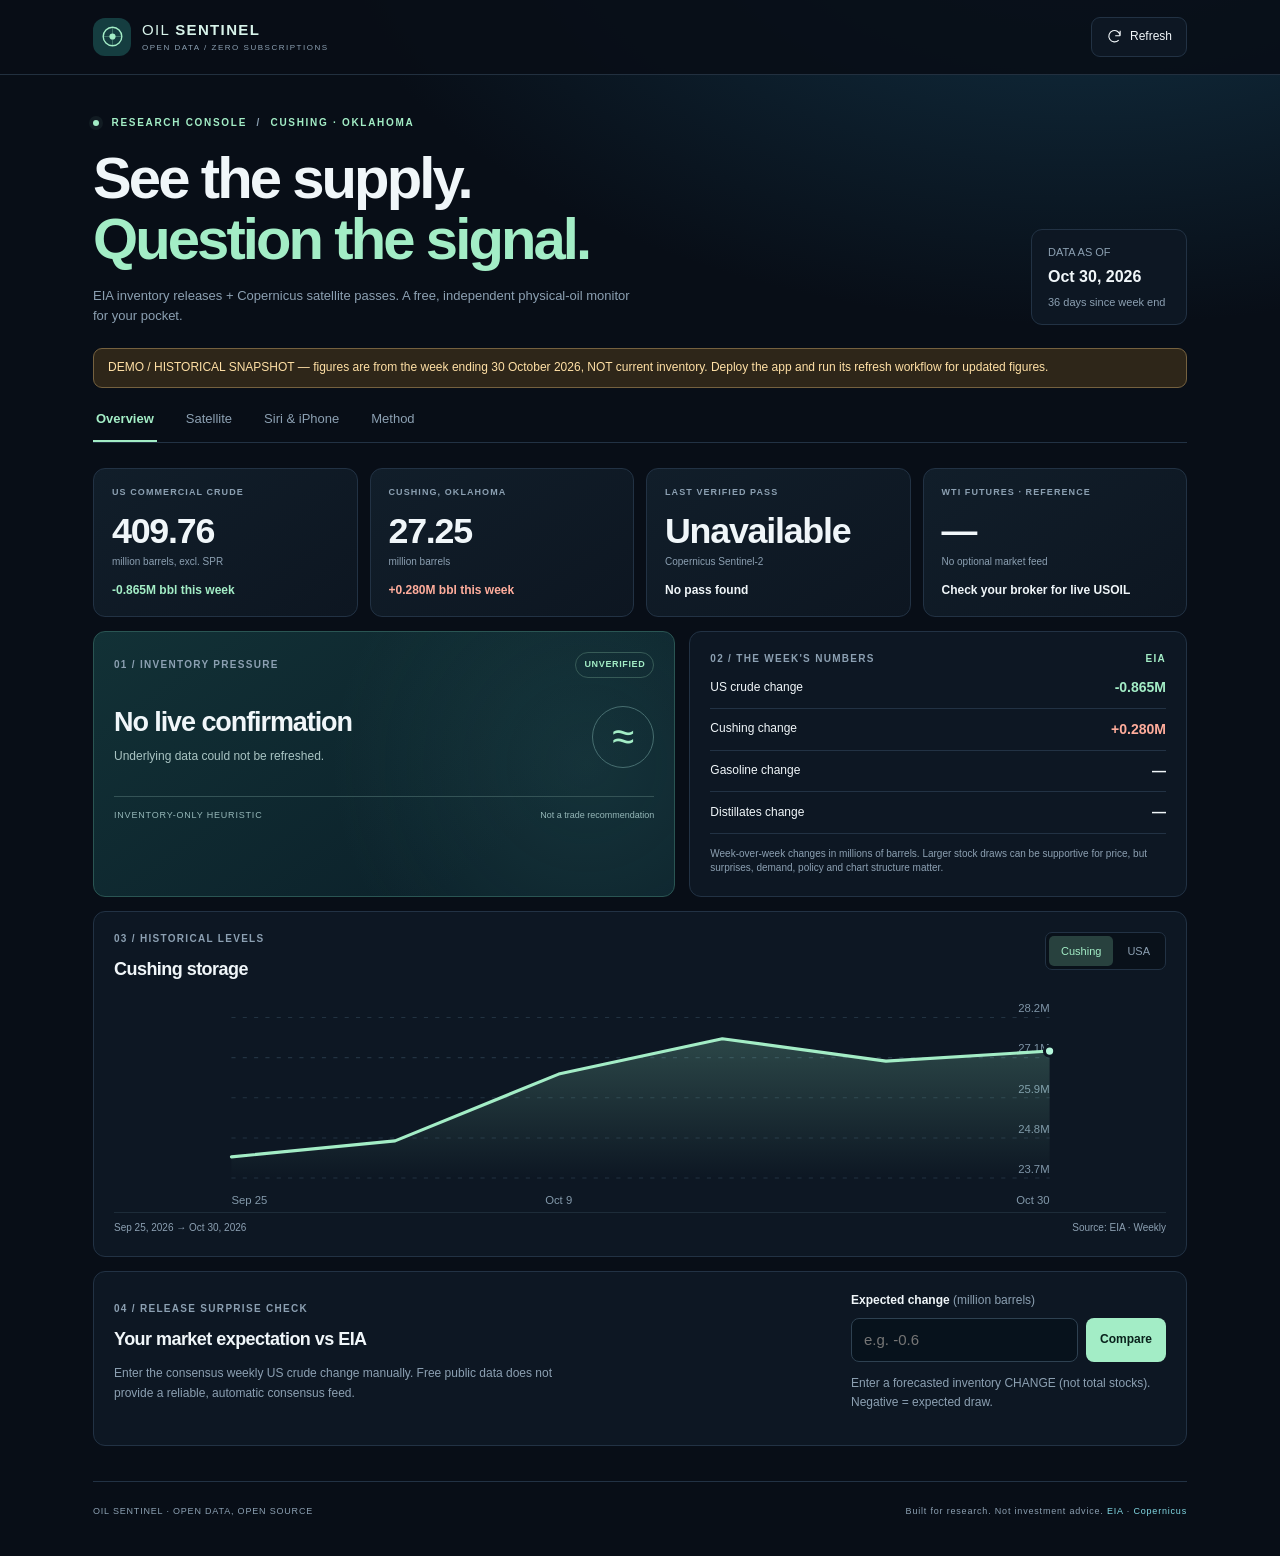
==== site/index.html @ 51da40ba "feat: Oil Sentinel free oil inventory dashboard Includes the Earth Search RFC3339 datetime fix for t" ====
<!doctype html>
<html lang="en">
<head>
  <meta charset="utf-8">
  <meta name="viewport" content="width=device-width,initial-scale=1,viewport-fit=cover">
  <meta name="theme-color" content="#09111c">
  <meta name="apple-mobile-web-app-capable" content="yes">
  <meta name="apple-mobile-web-app-status-bar-style" content="black-translucent">
  <meta name="apple-mobile-web-app-title" content="Oil Sentinel">
  <meta name="description" content="Independent open-data oil inventory and Copernicus satellite watcher. Free, Siri-ready.">
  <link rel="icon" href="icons/icon-192.png">
  <link rel="apple-touch-icon" href="icons/icon-192.png">
  <link rel="manifest" href="manifest.webmanifest">
  <link rel="stylesheet" href="style.css">
  <title>Oil Sentinel — Physical Oil, Open Data</title>
</head>
<body>
  <header class="header">
    <div class="header-inner">
      <div class="logo"><span class="logo-emblem"><svg viewBox="0 0 40 40" aria-hidden="true"><circle cx="20" cy="20" r="12" fill="none" stroke="currentColor" stroke-width="1.8"/><path d="M20 8v24M8 20h24" stroke="currentColor" stroke-opacity=".38"/><circle cx="20" cy="20" r="4" fill="currentColor"/></svg></span><span>OIL <b>SENTINEL</b><small>OPEN DATA / ZERO SUBSCRIPTIONS</small></span></div>
      <button id="refresh" class="refresh" aria-label="Refresh dashboard from published snapshot"><svg viewBox="0 0 24 24" aria-hidden="true"><path d="M20 11a8 8 0 1 0-2.1 6m2.1-6V4m0 7h-7"/></svg> Refresh</button>
    </div>
  </header>
  <main class="main">
    <div class="headline-row">
      <div><p class="eyebrow"><span class="live-dot"></span> RESEARCH CONSOLE <span class="divider-dot">/</span> CUSHING · OKLAHOMA</p><h1>See the supply.<br><em>Question the signal.</em></h1><p class="subhead">EIA inventory releases + Copernicus satellite passes. A free, independent physical-oil monitor for your pocket.</p></div>
      <div class="asof-pill"><span class="muted">DATA AS OF</span><strong id="asof-date">Loading</strong><span id="data-age" class="tiny">Checking feeds</span></div>
    </div>
    <div id="notice" class="notice" role="status" aria-live="polite">Retrieving your snapshot…</div>
    <nav class="tabs" aria-label="Dashboard screens"><button class="tab active" data-tab="overview">Overview</button><button class="tab" data-tab="satellite">Satellite</button><button class="tab" data-tab="siri">Siri &amp; iPhone</button><button class="tab" data-tab="method">Method</button></nav>

    <section id="panel-overview" class="panel active" aria-labelledby="overview-heading">
      <h2 id="overview-heading" class="visually-hidden">Official inventory overview</h2>
      <div class="metrics">
        <article class="metric"><span class="metric-label">US COMMERCIAL CRUDE</span><strong id="us-value">—</strong><span class="metric-unit">million barrels, excl. SPR</span><span class="metric-foot" id="us-change">—</span></article>
        <article class="metric"><span class="metric-label">CUSHING, OKLAHOMA</span><strong id="cushing-value">—</strong><span class="metric-unit">million barrels</span><span class="metric-foot" id="cushing-change">—</span></article>
        <article class="metric"><span class="metric-label">LAST VERIFIED PASS</span><strong id="sat-date">—</strong><span class="metric-unit">Copernicus Sentinel-2</span><span class="metric-foot" id="sat-cloud">Cloud cover —</span></article>
        <article class="metric"><span class="metric-label">WTI FUTURES · REFERENCE</span><strong id="wti-price">—</strong><span class="metric-unit" id="wti-contract">Optional external quote</span><span class="metric-foot" id="wti-change">Not a CFD quote</span></article>
      </div>
      <div class="dashboard-grid">
        <article class="card signal-card"><div class="card-label"><span>01 / INVENTORY PRESSURE</span><span class="chip" id="signal-chip">CALCULATING</span></div><div class="signal-layout"><div><p class="signal-title" id="signal-title">Awaiting official data</p><p class="signal-explainer" id="signal-explainer">No unverified market calls.</p></div><div class="signal-icon" id="signal-icon">≈</div></div><div class="signal-foot">INVENTORY-ONLY HEURISTIC <span class="tiny-right">Not a trade recommendation</span></div></article>
        <article class="card quick-read"><div class="card-label"><span>02 / THE WEEK'S NUMBERS</span><span class="label-dot">EIA</span></div><div class="data-row"><span>US crude change</span><strong id="q-us">—</strong></div><div class="data-row"><span>Cushing change</span><strong id="q-cushing">—</strong></div><div class="data-row"><span>Gasoline change</span><strong id="q-gasoline">—</strong></div><div class="data-row"><span>Distillates change</span><strong id="q-distillate">—</strong></div><p class="tiny disclaimer">Week-over-week changes in millions of barrels. Larger stock draws can be supportive for price, but surprises, demand, policy and chart structure matter.</p></article>
      </div>
      <article class="card history-card"><div class="history-header"><div><div class="card-label">03 / HISTORICAL LEVELS</div><h2 id="chart-title">Cushing storage</h2></div><div class="toggle"><button class="toggle-btn selected" data-series="cushing">Cushing</button><button class="toggle-btn" data-series="us_crude">USA</button></div></div><div id="trend-chart" class="trend-chart" aria-label="Historical stocks line chart"></div><div class="chart-footer"><span id="chart-range">—</span><span>Source: EIA · Weekly</span></div></article>
      <article class="card surprise"><div><div class="card-label">04 / RELEASE SURPRISE CHECK</div><h2>Your market expectation vs EIA</h2><p class="small-muted">Enter the consensus weekly US crude change manually. Free public data does not provide a reliable, automatic consensus feed.</p></div><div class="expect-form"><label for="expectation">Expected change <span>(million barrels)</span></label><div class="input-group"><input type="number" inputmode="decimal" step="0.1" placeholder="e.g. -0.6" id="expectation" aria-describedby="expect-result"><button id="save-expect">Compare</button></div><p id="expect-result" class="small-muted">A negative number means an expected inventory draw.</p></div></article>
    </section>

    <section id="panel-satellite" class="panel" aria-label="Satellite scene monitoring">
      <div class="section-intro"><p class="eyebrow">COPERNICUS / ESA</p><h2>Eyes on the tank farm.</h2><p>Explore dated, real satellite passes over one mapped Cushing storage cluster. Cloud coverage and 10-metre pixels impose strict limits on what you can infer.</p></div>
      <div class="sat-top"><div class="sat-stat"><span>MONITORED LOCATION</span><strong>35.952719°N, 96.731958°W</strong><small>Representative tank farm, not the complete storage hub</small></div><a class="outline-link" target="_blank" rel="noopener noreferrer" href="https://browser.dataspace.copernicus.eu/?zoom=12&lat=35.952719&lng=-96.731958">Open Copernicus Browser ↗</a></div>
      <div id="scene-gallery" class="scene-gallery"><div class="empty-sat">Satellite metadata loading…</div></div>
      <div class="card"><div class="card-label">RECENT ACQUISITIONS</div><div id="scene-list" class="scene-list"><p>Loading…</p></div></div>
      <div class="honesty"><span class="honesty-icon">!</span><div><strong>What these images do — and don't — tell us</strong><p>The imagery can show the facilities and broad surface changes. It cannot resolve tank fill-height differences with sufficient accuracy to compute weekly barrels. Free NAIP aerial imagery is sharper but typically years apart. This dashboard deliberately reports <em>no unverified satellite storage estimates.</em></p></div></div>
    </section>

    <section id="panel-siri" class="panel" aria-label="iPhone and Siri setup">
      <div class="section-intro"><p class="eyebrow">APPLE SHORTCUTS / FREE</p><h2>Make oil data speak.</h2><p>Give Siri a single URL, and hear the latest official inventory changes without opening a browser.</p></div>
      <div class="siri-layout"><article class="card"><div class="card-label">YOUR VOICE COMMAND</div><div class="say-phrase">“Hey Siri,<br><span>Oil Check.</span>”</div><p class="small-muted">Build the shortcut once in Apple's free Shortcuts app; Siri then runs it by name.</p><div class="shortcut-url"><span>YOUR PUBLIC BRIEFING URL</span><code id="briefing-url">Publish this app to generate your URL</code><button id="copy-url">Copy URL</button></div><p id="shortcut-status" class="tiny">When hosted with GitHub Pages, this becomes a normal HTTPS text feed.</p></article>
      <article class="card steps"><div class="card-label">IPHONE SETUP / 5 ACTIONS</div><ol><li>Open the <strong>Shortcuts</strong> app and tap <strong>+</strong>.</li><li>Name the shortcut <strong>Oil Check</strong>.</li><li>Add <strong>URL</strong> and paste the briefing URL above.</li><li>Add <strong>Get Contents of URL</strong>, then <strong>Speak Text</strong>, using the URL response as the text.</li><li>Say <strong>“Hey Siri, Oil Check.”</strong> To add the dashboard as an app, open its hosted URL in Safari → Share → <strong>Add to Home Screen</strong>.</li></ol></article></div>
      <div class="card"><div class="card-label">CURRENT BRIEFING</div><p id="briefing-preview" class="briefing-preview">Waiting for inventory data.</p><button id="copy-brief" class="secondary-btn">Copy spoken briefing</button></div>
    </section>

    <section id="panel-method" class="panel" aria-label="Transparency and method">
      <div class="section-intro"><p class="eyebrow">SHOW YOUR WORK</p><h2>Every number has a source.</h2><p>Signals are derived from official reported inventory changes. Satellite observation metadata is not substituted for storage measurements.</p></div>
      <div class="method-grid"><article class="card"><div class="card-label">SOURCE 01</div><h3>US Energy Information Administration</h3><p>Official weekly downloadable stock histories: US commercial crude, Cushing, gasoline and distillates. Public XLS files require no EIA API key.</p><a href="https://www.eia.gov/petroleum/supply/weekly/" target="_blank" rel="noopener noreferrer">Official weekly report ↗</a></article><article class="card"><div class="card-label">SOURCE 02</div><h3>EU Copernicus / Earth Search</h3><p>Sentinel-2 L2A scene dates, cloud metadata and public imagery. The STAC index is operated by Element 84; scenes are not continuous video.</p><a href="https://element84.com/earth-search/" target="_blank" rel="noopener noreferrer">Earth Search catalogue ↗</a></article><article class="card"><div class="card-label">SOURCE 03 / OPTIONAL</div><h3>WTI indicative quote</h3><p>AmericasOilWatch's free read-only API. The underlying quote may be delayed and represents a dated futures contract, not necessarily your broker's USOIL CFD.</p><a href="https://americasoilwatch.com/api" target="_blank" rel="noopener noreferrer">Read third-party data notes ↗</a></article><article class="card"><div class="card-label">TRADE INTERPRETATION</div><h3>How the signal is formed</h3><p>When both national crude and Cushing draw, inventories suggest tighter physical supply. When both build, looser supply. Opposite directions produce <strong>Mixed</strong>. No chart pattern, EIA consensus or macro surprise is inferred.</p><a href="https://www.eia.gov/dnav/pet/hist/LeafHandler.ashx?f=W&amp;n=PET&amp;s=W_EPC0_SAX_YCUOK_MBBL" target="_blank" rel="noopener noreferrer">Verify Cushing series ↗</a></article></div>
      <div class="status-details"><div class="card-label">DATA PROVENANCE</div><pre id="provenance">Loading snapshot metadata…</pre></div>
    </section>
    <footer class="footer"><span>OIL SENTINEL · OPEN DATA, OPEN SOURCE</span><span>Built for research. Not investment advice. <a href="https://www.eia.gov/" target="_blank" rel="noopener noreferrer">EIA</a> · <a href="https://dataspace.copernicus.eu/" target="_blank" rel="noopener noreferrer">Copernicus</a></span></footer>
  </main>
  <script defer src="app.js"></script>
</body>
</html>
---- site/style.css ----
:root{color-scheme:dark;--bg:#080e17;--surface:#0d1723;--surface2:#111d2c;--line:#223244;--text:#f0f6f9;--muted:#8ca0b2;--accent:#a3edc6;--aqua:#82d8e3;--danger:#ffad9c;--amber:#ffe0a5;--font:ui-sans-serif,-apple-system,BlinkMacSystemFont,"SF Pro Display","Segoe UI",sans-serif}
*{box-sizing:border-box}html{scroll-behavior:smooth}body{margin:0;background:radial-gradient(ellipse 80% 38% at 85% -8%,#133549 0%,transparent 76%),var(--bg);color:var(--text);font-family:var(--font);-webkit-font-smoothing:antialiased;font-size:15px;line-height:1.48;min-height:100vh}button,input{font:inherit}button{cursor:pointer}a{color:var(--aqua);text-decoration:none}a:hover{text-decoration:underline}.main{max-width:1150px;padding:0 28px;margin:auto}.header{border-bottom:1px solid #22303f;background:rgba(8,14,23,.9)}.header-inner{max-width:1150px;margin:auto;padding:17px 28px;display:flex;align-items:center;justify-content:space-between}.logo{display:flex;align-items:center;gap:11px;color:#d8f3ea;font-size:15px;letter-spacing:.09em;font-weight:400;line-height:1}.logo b{font-weight:800}.logo small{display:block;color:var(--muted);font-size:8px;letter-spacing:.19em;margin-top:7px}.logo-emblem{width:38px;height:38px;display:flex;align-items:center;justify-content:center;border-radius:12px;background:#153d40;color:var(--accent)}.logo-emblem svg{width:31px}.refresh{border:1px solid var(--line);border-radius:9px;padding:10px 14px;background:var(--surface);color:var(--text);display:flex;align-items:center;gap:7px;font-size:12px}.refresh:active{transform:translateY(1px)}.refresh svg{width:17px;height:17px;fill:none;stroke:currentColor;stroke-width:1.6}.headline-row{display:flex;justify-content:space-between;gap:20px;align-items:end;padding:41px 0 23px}.eyebrow{font-size:10px;letter-spacing:.17em;color:var(--accent);font-weight:700;margin:0 0 16px}.live-dot{display:inline-block;width:6px;height:6px;background:var(--accent);border-radius:50%;margin-right:8px;box-shadow:0 0 0 4px #a3edc610}.divider-dot{color:var(--muted);margin:0 5px}h1{font-size:clamp(33px,5vw,58px);letter-spacing:-.05em;line-height:1.06;font-weight:800;margin:0}h1 em{font-style:normal;color:var(--accent)}.subhead{font-size:13px;color:var(--muted);max-width:550px;margin:17px 0 0}.asof-pill{min-width:156px;background:var(--surface);border:1px solid var(--line);border-radius:11px;padding:14px 16px;display:flex;flex-direction:column;gap:5px}.asof-pill strong{font-size:16px}.muted,.tiny{color:var(--muted);font-size:11px}.notice{padding:10px 14px;border:1px solid #294655;background:#0d2532;color:#b7e5ef;border-radius:9px;font-size:12px;margin-bottom:21px;min-height:39px}.notice.demo{border-color:#75613f;background:#2e2619;color:#ffe0a5}.notice.error{border-color:#6d4441;background:#301e21;color:#ffc1b8}.tabs{display:flex;gap:26px;border-bottom:1px solid var(--line);margin-bottom:25px;overflow-x:auto;scrollbar-width:none}.tabs::-webkit-scrollbar{display:none}.tab{flex-shrink:0;background:none;border:0;border-bottom:2px solid transparent;color:var(--muted);padding:0 3px 12px;font-size:13px}.tab.active{border-bottom-color:var(--accent);color:var(--accent);font-weight:700}.panel{display:none;animation:slide .22s ease}.panel.active{display:block}@keyframes slide{from{opacity:.5;transform:translateY(6px)}to{opacity:1;transform:translateY(0)}}.metrics{display:grid;grid-template-columns:repeat(4,minmax(0,1fr));gap:12px}.metric{border:1px solid var(--line);background:linear-gradient(145deg,#111e2a,#0d1621);border-radius:12px;padding:17px 18px;min-height:147px;display:flex;flex-direction:column}.metric-label{font-size:9px;font-weight:750;color:var(--muted);letter-spacing:.12em;margin-bottom:12px}.metric strong{font-size:clamp(25px,2.8vw,36px);line-height:1.13;letter-spacing:-.035em;font-weight:750;font-variant-numeric:tabular-nums}.metric-unit{font-size:10px;color:var(--muted);margin-top:3px}.metric-foot{font-size:12px;margin-top:auto;padding-top:12px;font-weight:600}.positive{color:var(--accent)}.negative{color:var(--danger)}.neutral{color:var(--amber)}.dashboard-grid{display:grid;grid-template-columns:1.17fr 1fr;gap:14px;margin-top:14px}.card{border-radius:12px;border:1px solid var(--line);background:var(--surface);padding:20px;min-width:0}.card-label{font-size:10px;color:var(--muted);font-weight:750;letter-spacing:.13em;display:flex;align-items:center;justify-content:space-between}.chip{font-size:9px;letter-spacing:.07em;border-radius:99px;border:1px solid #375b57;padding:5px 8px;color:var(--accent)}.chip.caution{color:var(--amber);border-color:#665437}.chip.risk{color:var(--danger);border-color:#70463d}.signal-card{background:radial-gradient(circle at 85% 50%,rgba(60,124,122,.18),transparent 50%),linear-gradient(145deg,#123136,#0c222b 75%);border-color:#2a5553;min-height:234px}.signal-layout{display:flex;align-items:center;justify-content:space-between;gap:20px;padding:28px 0}.signal-title{font-size:27px;letter-spacing:-.04em;line-height:1.1;font-weight:750;margin:0}.signal-explainer{font-size:12px;color:#a9c4c3;max-width:375px;margin:10px 0 0}.signal-icon{width:62px;height:62px;display:grid;place-items:center;border:1px solid #476e70;border-radius:50%;font-size:40px;color:var(--accent);flex-shrink:0}.signal-foot{font-size:9px;border-top:1px solid #345356;padding-top:12px;color:#95b7b8;letter-spacing:.09em}.tiny-right{float:right;letter-spacing:normal}.label-dot{color:var(--accent)}.quick-read{display:flex;flex-direction:column;justify-content:space-between}.data-row{display:flex;justify-content:space-between;align-items:center;border-bottom:1px solid var(--line);padding:10px 0;gap:8px;font-size:12px}.data-row strong{font-variant-numeric:tabular-nums;font-size:14px}.data-row:first-of-type{margin-top:8px}.disclaimer{font-size:10px;line-height:1.45;margin:13px 0 0}.history-card{margin-top:14px}.history-header{display:flex;justify-content:space-between;align-items:start;gap:14px}.history-card h2,.surprise h2{font-size:18px;margin:9px 0 0;letter-spacing:-.03em}.toggle{display:flex;gap:2px;background:#09111a;padding:3px;border:1px solid var(--line);border-radius:7px}.toggle-btn{background:transparent;border:0;border-radius:5px;padding:7px 12px;color:var(--muted);font-size:11px}.toggle-btn.selected{background:#28413e;color:var(--accent)}.trend-chart{height:230px;padding-top:18px}.trend-chart svg{width:100%;height:100%;display:block;overflow:visible}.chart-footer{display:flex;justify-content:space-between;color:var(--muted);font-size:10px;gap:12px;padding-top:8px;border-top:1px solid #1d2c39}.surprise{margin-top:14px;display:flex;justify-content:space-between;gap:22px;align-items:center}.surprise>div:first-child{max-width:470px}.small-muted{font-size:12px;color:var(--muted);line-height:1.6}.expect-form{width:315px;max-width:100%}.expect-form label{font-size:12px;font-weight:600;display:block;margin:0 0 8px}.expect-form label span{font-weight:400;color:var(--muted)}.input-group{display:flex;gap:8px}.input-group input{background:#07121c;border:1px solid #2e4151;color:var(--text);width:100%;min-width:0;padding:10px 12px;border-radius:8px;outline:none}.input-group input:focus{border-color:var(--accent)}.input-group button,.shortcut-url button,.secondary-btn{border:0;border-radius:8px;background:var(--accent);color:#09221c;font-weight:700;padding:10px 14px;font-size:12px}.section-intro{padding:7px 0 25px}.section-intro h2{font-size:34px;letter-spacing:-.045em;margin:0}.section-intro>p:last-child{max-width:710px;font-size:13px;color:var(--muted);margin:11px 0 0}.sat-top{display:flex;align-items:center;justify-content:space-between;gap:20px;margin-bottom:15px}.sat-stat{display:flex;flex-direction:column;gap:4px}.sat-stat span{font-size:10px;letter-spacing:.1em;color:var(--muted)}.sat-stat strong{font-size:18px}.sat-stat small{font-size:11px;color:var(--muted)}.outline-link{padding:11px 13px;border:1px solid #345a64;border-radius:9px;white-space:nowrap;font-size:12px}.scene-gallery{display:grid;grid-template-columns:repeat(2,minmax(0,1fr));gap:14px;margin:15px 0}.scene-card{overflow:hidden;border-radius:12px;border:1px solid var(--line);background:var(--surface)}.scene-photo{height:255px;background:#0a1720;display:grid;place-items:center;position:relative;color:var(--muted);font-size:12px;text-align:center;padding:18px}.scene-photo img{width:100%;height:100%;object-fit:cover;position:absolute;inset:0}.scene-info{padding:15px}.scene-info strong{font-size:17px}.scene-info p{font-size:11px;color:var(--muted);margin:6px 0}.scene-info a{font-size:11px}.scene-list .data-row{font-size:12px}.scene-list .data-row a{flex-shrink:0}.empty-sat{grid-column:1/-1;padding:45px;border:1px dashed var(--line);color:var(--muted);border-radius:12px;text-align:center}.honesty{margin:17px 0 0;display:flex;gap:14px;background:#2b251d;border:1px solid #5c503b;border-radius:12px;padding:18px;color:#f3d7ad}.honesty-icon{width:24px;height:24px;border-radius:50%;border:1px solid currentColor;display:grid;place-items:center;flex-shrink:0;font-weight:700}.honesty p{font-size:12px;line-height:1.65;margin:7px 0 0;color:#d5bfa1}.siri-layout{display:grid;grid-template-columns:1fr 1fr;gap:14px;margin-bottom:14px}.say-phrase{font-size:40px;font-weight:750;letter-spacing:-.045em;line-height:1.12;margin:23px 0}.say-phrase span{color:var(--accent)}.shortcut-url{padding:13px;background:#09141f;border:1px solid var(--line);border-radius:9px;margin-top:22px;display:flex;align-items:flex-start;gap:10px;flex-direction:column}.shortcut-url span{font-size:9px;letter-spacing:.12em;color:var(--muted)}.shortcut-url code{white-space:normal;overflow-wrap:anywhere;font-size:12px;color:var(--accent)}.steps ol{margin:18px 0 0;padding:0;list-style:none;counter-reset:step}.steps li{counter-increment:step;position:relative;padding:0 0 17px 40px;font-size:12px;line-height:1.65;color:#bfd0db}.steps li:before{content:counter(step);position:absolute;left:0;top:2px;width:24px;height:24px;border-radius:50%;display:grid;place-items:center;background:#1e363b;color:var(--accent);font-weight:700;font-size:11px}.briefing-preview{font-size:13px;line-height:1.75;color:#c9d9e2}.method-grid{display:grid;grid-template-columns:1fr 1fr;gap:14px}.method-grid .card h3{font-size:19px;letter-spacing:-.025em;margin:18px 0 8px}.method-grid .card p{font-size:12px;color:var(--muted);line-height:1.65;min-height:72px}.method-grid a{font-size:11px}.status-details{margin-top:14px;background:var(--surface);border:1px solid var(--line);padding:18px;border-radius:12px}.status-details pre{white-space:pre-wrap;word-break:break-word;font-size:11px;line-height:1.7;color:#a4b9c7}.footer{border-top:1px solid var(--line);margin-top:35px;padding:23px 0 38px;display:flex;justify-content:space-between;gap:20px;font-size:9px;letter-spacing:.09em;color:var(--muted)}.visually-hidden{position:absolute;clip:rect(0 0 0 0);width:1px;height:1px;overflow:hidden}
@media(max-width:850px){.metrics{grid-template-columns:repeat(2,minmax(0,1fr))}.dashboard-grid,.siri-layout{grid-template-columns:1fr}.quick-read .data-row{padding:12px 0}.surprise{align-items:start}}@media(max-width:590px){body{font-size:14px}.header-inner,.main{padding-left:18px;padding-right:18px}.header-inner{padding-top:13px;padding-bottom:13px}.headline-row{padding:30px 0 20px;display:block}.asof-pill{margin-top:23px;min-width:0;display:grid;grid-template-columns:85px 1fr;align-items:center;gap:5px 10px}.asof-pill .tiny{grid-column:2}.tabs{gap:21px;margin-bottom:18px}.metrics{gap:10px}.metric{padding:14px;min-height:141px}.metric strong{font-size:26px}.metric-label{font-size:9px;min-height:27px}.metric-unit{font-size:10px}.metric-foot{font-size:11px}.card{padding:17px}.signal-title{font-size:24px}.signal-icon{width:50px;height:50px;font-size:32px}.surprise{flex-direction:column}.expect-form{width:100%}.trend-chart{height:205px}.section-intro h2{font-size:30px}.sat-top{display:block}.outline-link{display:block;text-align:center;margin-top:17px}.scene-gallery,.method-grid{grid-template-columns:1fr}.scene-photo{height:270px}.say-phrase{font-size:36px}.footer{flex-direction:column;gap:8px}.logo{font-size:12px}.logo-emblem{width:34px;height:34px}.logo small{font-size:7px}.refresh{font-size:11px;padding:8px}}
@media(prefers-reduced-motion:reduce){*{animation:none!important;scroll-behavior:auto!important}}
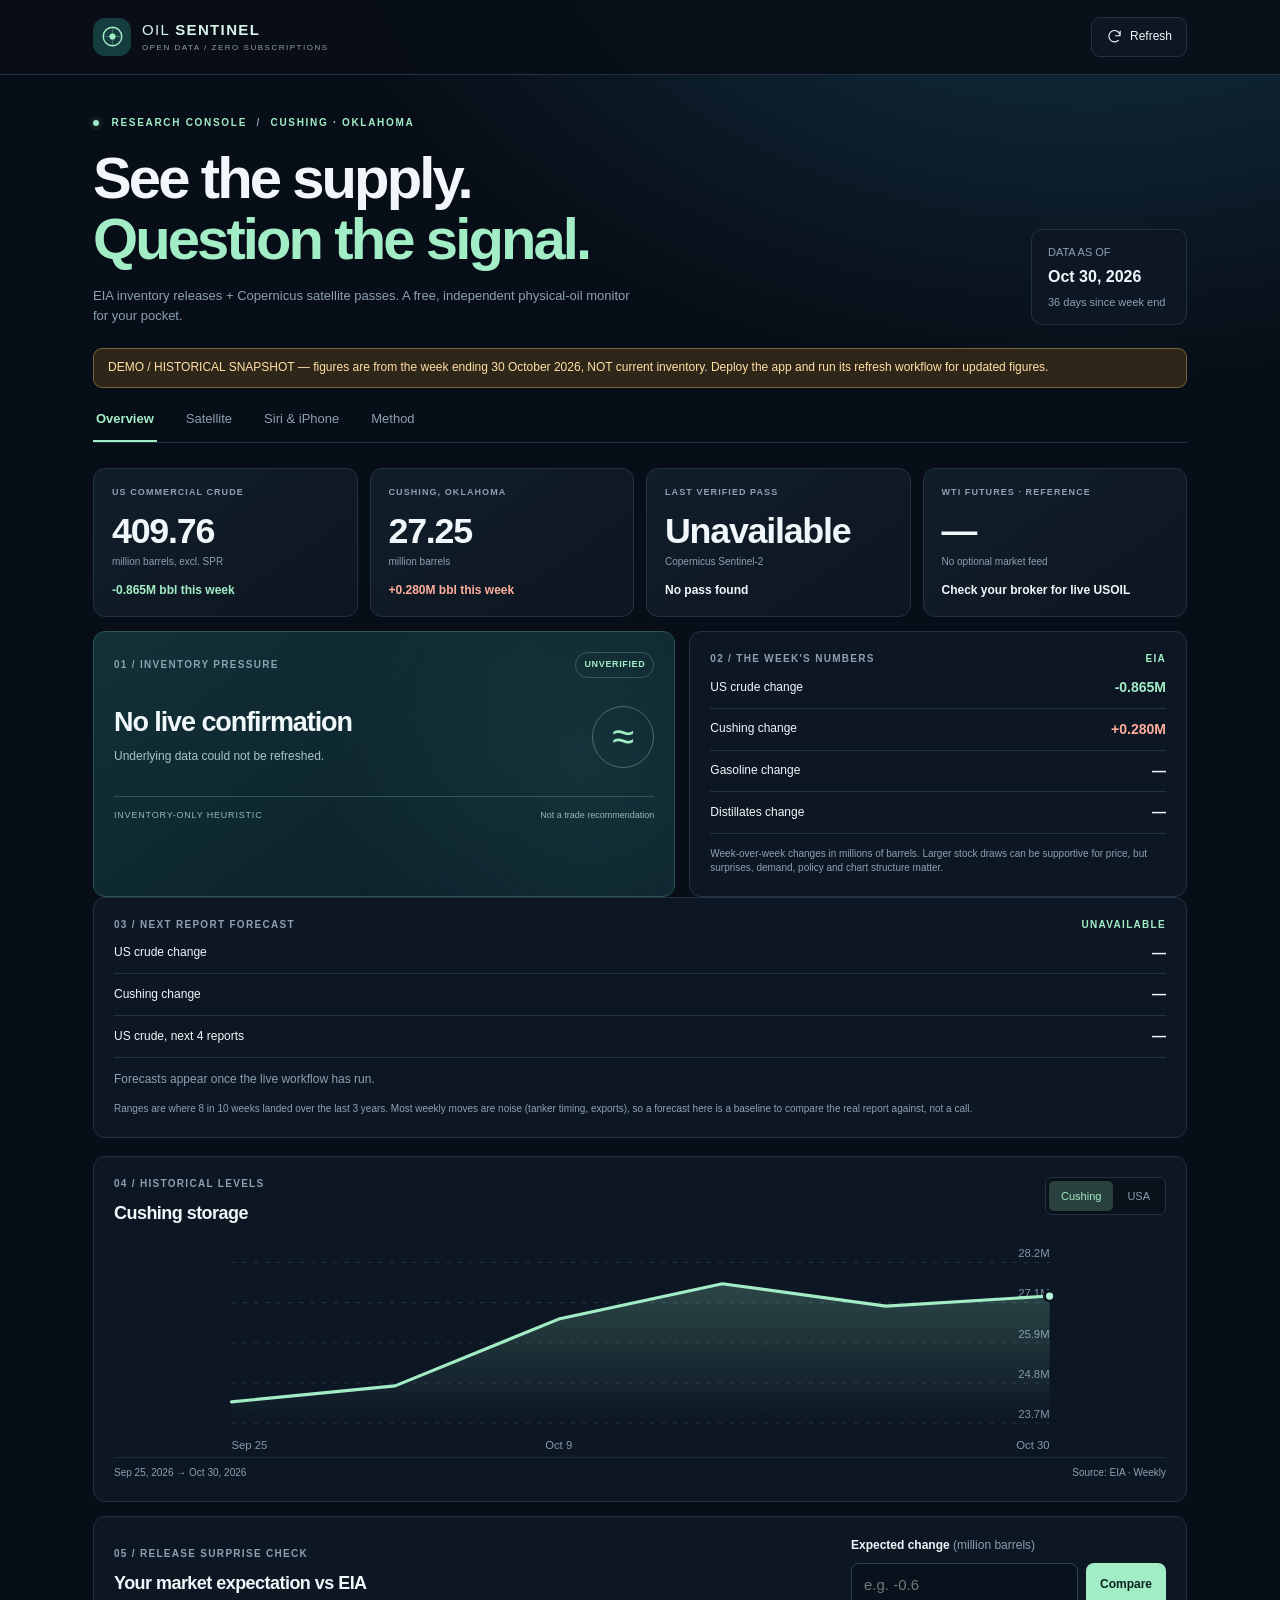
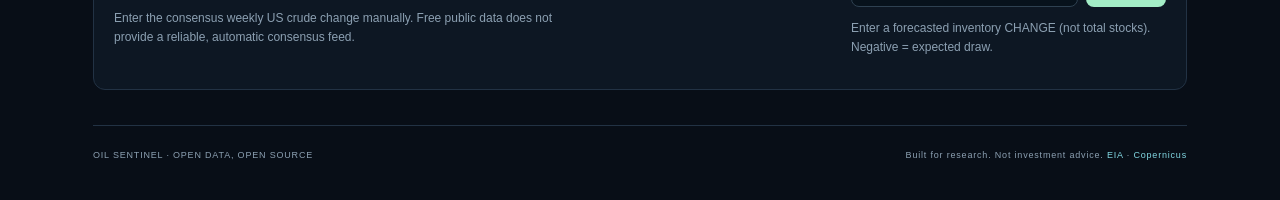
==== commit 6f1c2d42: "feat: Forecast the next EIA report with a walk-forward tested model - US crude: 10-year same-week se" ====
--- a/site/index.html
+++ b/site/index.html
@@ -41,8 +41,15 @@
         <article class="card signal-card"><div class="card-label"><span>01 / INVENTORY PRESSURE</span><span class="chip" id="signal-chip">CALCULATING</span></div><div class="signal-layout"><div><p class="signal-title" id="signal-title">Awaiting official data</p><p class="signal-explainer" id="signal-explainer">No unverified market calls.</p></div><div class="signal-icon" id="signal-icon">≈</div></div><div class="signal-foot">INVENTORY-ONLY HEURISTIC <span class="tiny-right">Not a trade recommendation</span></div></article>
         <article class="card quick-read"><div class="card-label"><span>02 / THE WEEK'S NUMBERS</span><span class="label-dot">EIA</span></div><div class="data-row"><span>US crude change</span><strong id="q-us">—</strong></div><div class="data-row"><span>Cushing change</span><strong id="q-cushing">—</strong></div><div class="data-row"><span>Gasoline change</span><strong id="q-gasoline">—</strong></div><div class="data-row"><span>Distillates change</span><strong id="q-distillate">—</strong></div><p class="tiny disclaimer">Week-over-week changes in millions of barrels. Larger stock draws can be supportive for price, but surprises, demand, policy and chart structure matter.</p></article>
       </div>
-      <article class="card history-card"><div class="history-header"><div><div class="card-label">03 / HISTORICAL LEVELS</div><h2 id="chart-title">Cushing storage</h2></div><div class="toggle"><button class="toggle-btn selected" data-series="cushing">Cushing</button><button class="toggle-btn" data-series="us_crude">USA</button></div></div><div id="trend-chart" class="trend-chart" aria-label="Historical stocks line chart"></div><div class="chart-footer"><span id="chart-range">—</span><span>Source: EIA · Weekly</span></div></article>
-      <article class="card surprise"><div><div class="card-label">04 / RELEASE SURPRISE CHECK</div><h2>Your market expectation vs EIA</h2><p class="small-muted">Enter the consensus weekly US crude change manually. Free public data does not provide a reliable, automatic consensus feed.</p></div><div class="expect-form"><label for="expectation">Expected change <span>(million barrels)</span></label><div class="input-group"><input type="number" inputmode="decimal" step="0.1" placeholder="e.g. -0.6" id="expectation" aria-describedby="expect-result"><button id="save-expect">Compare</button></div><p id="expect-result" class="small-muted">A negative number means an expected inventory draw.</p></div></article>
+      <article class="card forecast-card" aria-labelledby="forecast-heading"><div class="card-label"><span>03 / NEXT REPORT FORECAST</span><span class="label-dot" id="fc-week">—</span></div><h2 id="forecast-heading" class="visually-hidden">Forecast for the next EIA report</h2>
+        <div class="data-row"><span>US crude change<span class="muted fc-range" id="fc-us-range"></span></span><strong id="fc-us">—</strong></div>
+        <div class="data-row"><span>Cushing change<span class="muted fc-range" id="fc-cu-range"></span></span><strong id="fc-cu">—</strong></div>
+        <div class="data-row"><span>US crude, next 4 reports<span class="muted fc-range" id="fc-out-range"></span></span><strong id="fc-out">—</strong></div>
+        <p class="small-muted" id="fc-track">Track record loading…</p>
+        <p class="small-muted" id="fc-last"></p>
+        <p class="tiny disclaimer">Ranges are where 8 in 10 weeks landed over the last 3 years. Most weekly moves are noise (tanker timing, exports), so a forecast here is a baseline to compare the real report against, not a call.</p></article>
+      <article class="card history-card"><div class="history-header"><div><div class="card-label">04 / HISTORICAL LEVELS</div><h2 id="chart-title">Cushing storage</h2></div><div class="toggle"><button class="toggle-btn selected" data-series="cushing">Cushing</button><button class="toggle-btn" data-series="us_crude">USA</button></div></div><div id="trend-chart" class="trend-chart" aria-label="Historical stocks line chart"></div><div class="chart-footer"><span id="chart-range">—</span><span>Source: EIA · Weekly</span></div></article>
+      <article class="card surprise"><div><div class="card-label">05 / RELEASE SURPRISE CHECK</div><h2>Your market expectation vs EIA</h2><p class="small-muted">Enter the consensus weekly US crude change manually. Free public data does not provide a reliable, automatic consensus feed.</p></div><div class="expect-form"><label for="expectation">Expected change <span>(million barrels)</span></label><div class="input-group"><input type="number" inputmode="decimal" step="0.1" placeholder="e.g. -0.6" id="expectation" aria-describedby="expect-result"><button id="save-expect">Compare</button></div><p id="expect-result" class="small-muted">A negative number means an expected inventory draw.</p></div></article>
     </section>
 
     <section id="panel-satellite" class="panel" aria-label="Satellite scene monitoring">
@@ -62,7 +69,7 @@
 
     <section id="panel-method" class="panel" aria-label="Transparency and method">
       <div class="section-intro"><p class="eyebrow">SHOW YOUR WORK</p><h2>Every number has a source.</h2><p>Signals are derived from official reported inventory changes. Satellite observation metadata is not substituted for storage measurements.</p></div>
-      <div class="method-grid"><article class="card"><div class="card-label">SOURCE 01</div><h3>US Energy Information Administration</h3><p>Official weekly downloadable stock histories: US commercial crude, Cushing, gasoline and distillates. Public XLS files require no EIA API key.</p><a href="https://www.eia.gov/petroleum/supply/weekly/" target="_blank" rel="noopener noreferrer">Official weekly report ↗</a></article><article class="card"><div class="card-label">SOURCE 02</div><h3>EU Copernicus / Earth Search</h3><p>Sentinel-2 L2A scene dates, cloud metadata and public imagery. The STAC index is operated by Element 84; scenes are not continuous video.</p><a href="https://element84.com/earth-search/" target="_blank" rel="noopener noreferrer">Earth Search catalogue ↗</a></article><article class="card"><div class="card-label">SOURCE 03 / OPTIONAL</div><h3>WTI indicative quote</h3><p>AmericasOilWatch's free read-only API. The underlying quote may be delayed and represents a dated futures contract, not necessarily your broker's USOIL CFD.</p><a href="https://americasoilwatch.com/api" target="_blank" rel="noopener noreferrer">Read third-party data notes ↗</a></article><article class="card"><div class="card-label">TRADE INTERPRETATION</div><h3>How the signal is formed</h3><p>When both national crude and Cushing draw, inventories suggest tighter physical supply. When both build, looser supply. Opposite directions produce <strong>Mixed</strong>. No chart pattern, EIA consensus or macro surprise is inferred.</p><a href="https://www.eia.gov/dnav/pet/hist/LeafHandler.ashx?f=W&amp;n=PET&amp;s=W_EPC0_SAX_YCUOK_MBBL" target="_blank" rel="noopener noreferrer">Verify Cushing series ↗</a></article></div>
+      <div class="method-grid"><article class="card"><div class="card-label">SOURCE 01</div><h3>US Energy Information Administration</h3><p>Official weekly downloadable stock histories: US commercial crude, Cushing, gasoline and distillates. Public XLS files require no EIA API key.</p><a href="https://www.eia.gov/petroleum/supply/weekly/" target="_blank" rel="noopener noreferrer">Official weekly report ↗</a></article><article class="card"><div class="card-label">SOURCE 02</div><h3>EU Copernicus / Earth Search</h3><p>Sentinel-2 L2A scene dates, cloud metadata and public imagery. The STAC index is operated by Element 84; scenes are not continuous video.</p><a href="https://element84.com/earth-search/" target="_blank" rel="noopener noreferrer">Earth Search catalogue ↗</a></article><article class="card"><div class="card-label">SOURCE 03 / OPTIONAL</div><h3>WTI indicative quote</h3><p>AmericasOilWatch's free read-only API. The underlying quote may be delayed and represents a dated futures contract, not necessarily your broker's USOIL CFD.</p><a href="https://americasoilwatch.com/api" target="_blank" rel="noopener noreferrer">Read third-party data notes ↗</a></article><article class="card"><div class="card-label">TRADE INTERPRETATION</div><h3>How the signal is formed</h3><p>When both national crude and Cushing draw, inventories suggest tighter physical supply. When both build, looser supply. Opposite directions produce <strong>Mixed</strong>. No chart pattern, EIA consensus or macro surprise is inferred.</p><a href="https://www.eia.gov/dnav/pet/hist/LeafHandler.ashx?f=W&amp;n=PET&amp;s=W_EPC0_SAX_YCUOK_MBBL" target="_blank" rel="noopener noreferrer">Verify Cushing series ↗</a></article><article class="card"><div class="card-label">FORECAST METHOD</div><h3>Tested before it was trusted</h3><p><strong>US crude:</strong> the average change for the same week (±1 week) over the previous 10 years. Ridge regression and gradient boosting on production, imports, exports, refinery runs and stock gaps did not beat it reliably, so the simple rule stays.</p><p><strong>Cushing:</strong> a small ridge regression on the 5- and 10-year seasonal averages, how far stocks sit from their 5-year norm, and the last 4 weeks' average change. It beat every simple rule in 2010–17 and in 2018–26.</p><p>All accuracy figures come from a walk-forward test: refit each year, scored only on weeks the model had never seen. They are recomputed on every refresh.</p></article></div>
       <div class="status-details"><div class="card-label">DATA PROVENANCE</div><pre id="provenance">Loading snapshot metadata…</pre></div>
     </section>
     <footer class="footer"><span>OIL SENTINEL · OPEN DATA, OPEN SOURCE</span><span>Built for research. Not investment advice. <a href="https://www.eia.gov/" target="_blank" rel="noopener noreferrer">EIA</a> · <a href="https://dataspace.copernicus.eu/" target="_blank" rel="noopener noreferrer">Copernicus</a></span></footer>
--- a/site/style.css
+++ b/site/style.css
@@ -2,3 +2,4 @@
 *{box-sizing:border-box}html{scroll-behavior:smooth}body{margin:0;background:radial-gradient(ellipse 80% 38% at 85% -8%,#133549 0%,transparent 76%),var(--bg);color:var(--text);font-family:var(--font);-webkit-font-smoothing:antialiased;font-size:15px;line-height:1.48;min-height:100vh}button,input{font:inherit}button{cursor:pointer}a{color:var(--aqua);text-decoration:none}a:hover{text-decoration:underline}.main{max-width:1150px;padding:0 28px;margin:auto}.header{border-bottom:1px solid #22303f;background:rgba(8,14,23,.9)}.header-inner{max-width:1150px;margin:auto;padding:17px 28px;display:flex;align-items:center;justify-content:space-between}.logo{display:flex;align-items:center;gap:11px;color:#d8f3ea;font-size:15px;letter-spacing:.09em;font-weight:400;line-height:1}.logo b{font-weight:800}.logo small{display:block;color:var(--muted);font-size:8px;letter-spacing:.19em;margin-top:7px}.logo-emblem{width:38px;height:38px;display:flex;align-items:center;justify-content:center;border-radius:12px;background:#153d40;color:var(--accent)}.logo-emblem svg{width:31px}.refresh{border:1px solid var(--line);border-radius:9px;padding:10px 14px;background:var(--surface);color:var(--text);display:flex;align-items:center;gap:7px;font-size:12px}.refresh:active{transform:translateY(1px)}.refresh svg{width:17px;height:17px;fill:none;stroke:currentColor;stroke-width:1.6}.headline-row{display:flex;justify-content:space-between;gap:20px;align-items:end;padding:41px 0 23px}.eyebrow{font-size:10px;letter-spacing:.17em;color:var(--accent);font-weight:700;margin:0 0 16px}.live-dot{display:inline-block;width:6px;height:6px;background:var(--accent);border-radius:50%;margin-right:8px;box-shadow:0 0 0 4px #a3edc610}.divider-dot{color:var(--muted);margin:0 5px}h1{font-size:clamp(33px,5vw,58px);letter-spacing:-.05em;line-height:1.06;font-weight:800;margin:0}h1 em{font-style:normal;color:var(--accent)}.subhead{font-size:13px;color:var(--muted);max-width:550px;margin:17px 0 0}.asof-pill{min-width:156px;background:var(--surface);border:1px solid var(--line);border-radius:11px;padding:14px 16px;display:flex;flex-direction:column;gap:5px}.asof-pill strong{font-size:16px}.muted,.tiny{color:var(--muted);font-size:11px}.notice{padding:10px 14px;border:1px solid #294655;background:#0d2532;color:#b7e5ef;border-radius:9px;font-size:12px;margin-bottom:21px;min-height:39px}.notice.demo{border-color:#75613f;background:#2e2619;color:#ffe0a5}.notice.error{border-color:#6d4441;background:#301e21;color:#ffc1b8}.tabs{display:flex;gap:26px;border-bottom:1px solid var(--line);margin-bottom:25px;overflow-x:auto;scrollbar-width:none}.tabs::-webkit-scrollbar{display:none}.tab{flex-shrink:0;background:none;border:0;border-bottom:2px solid transparent;color:var(--muted);padding:0 3px 12px;font-size:13px}.tab.active{border-bottom-color:var(--accent);color:var(--accent);font-weight:700}.panel{display:none;animation:slide .22s ease}.panel.active{display:block}@keyframes slide{from{opacity:.5;transform:translateY(6px)}to{opacity:1;transform:translateY(0)}}.metrics{display:grid;grid-template-columns:repeat(4,minmax(0,1fr));gap:12px}.metric{border:1px solid var(--line);background:linear-gradient(145deg,#111e2a,#0d1621);border-radius:12px;padding:17px 18px;min-height:147px;display:flex;flex-direction:column}.metric-label{font-size:9px;font-weight:750;color:var(--muted);letter-spacing:.12em;margin-bottom:12px}.metric strong{font-size:clamp(25px,2.8vw,36px);line-height:1.13;letter-spacing:-.035em;font-weight:750;font-variant-numeric:tabular-nums}.metric-unit{font-size:10px;color:var(--muted);margin-top:3px}.metric-foot{font-size:12px;margin-top:auto;padding-top:12px;font-weight:600}.positive{color:var(--accent)}.negative{color:var(--danger)}.neutral{color:var(--amber)}.dashboard-grid{display:grid;grid-template-columns:1.17fr 1fr;gap:14px;margin-top:14px}.card{border-radius:12px;border:1px solid var(--line);background:var(--surface);padding:20px;min-width:0}.card-label{font-size:10px;color:var(--muted);font-weight:750;letter-spacing:.13em;display:flex;align-items:center;justify-content:space-between}.chip{font-size:9px;letter-spacing:.07em;border-radius:99px;border:1px solid #375b57;padding:5px 8px;color:var(--accent)}.chip.caution{color:var(--amber);border-color:#665437}.chip.risk{color:var(--danger);border-color:#70463d}.signal-card{background:radial-gradient(circle at 85% 50%,rgba(60,124,122,.18),transparent 50%),linear-gradient(145deg,#123136,#0c222b 75%);border-color:#2a5553;min-height:234px}.signal-layout{display:flex;align-items:center;justify-content:space-between;gap:20px;padding:28px 0}.signal-title{font-size:27px;letter-spacing:-.04em;line-height:1.1;font-weight:750;margin:0}.signal-explainer{font-size:12px;color:#a9c4c3;max-width:375px;margin:10px 0 0}.signal-icon{width:62px;height:62px;display:grid;place-items:center;border:1px solid #476e70;border-radius:50%;font-size:40px;color:var(--accent);flex-shrink:0}.signal-foot{font-size:9px;border-top:1px solid #345356;padding-top:12px;color:#95b7b8;letter-spacing:.09em}.tiny-right{float:right;letter-spacing:normal}.label-dot{color:var(--accent)}.quick-read{display:flex;flex-direction:column;justify-content:space-between}.data-row{display:flex;justify-content:space-between;align-items:center;border-bottom:1px solid var(--line);padding:10px 0;gap:8px;font-size:12px}.data-row strong{font-variant-numeric:tabular-nums;font-size:14px}.data-row:first-of-type{margin-top:8px}.disclaimer{font-size:10px;line-height:1.45;margin:13px 0 0}.history-card{margin-top:14px}.history-header{display:flex;justify-content:space-between;align-items:start;gap:14px}.history-card h2,.surprise h2{font-size:18px;margin:9px 0 0;letter-spacing:-.03em}.toggle{display:flex;gap:2px;background:#09111a;padding:3px;border:1px solid var(--line);border-radius:7px}.toggle-btn{background:transparent;border:0;border-radius:5px;padding:7px 12px;color:var(--muted);font-size:11px}.toggle-btn.selected{background:#28413e;color:var(--accent)}.trend-chart{height:230px;padding-top:18px}.trend-chart svg{width:100%;height:100%;display:block;overflow:visible}.chart-footer{display:flex;justify-content:space-between;color:var(--muted);font-size:10px;gap:12px;padding-top:8px;border-top:1px solid #1d2c39}.surprise{margin-top:14px;display:flex;justify-content:space-between;gap:22px;align-items:center}.surprise>div:first-child{max-width:470px}.small-muted{font-size:12px;color:var(--muted);line-height:1.6}.expect-form{width:315px;max-width:100%}.expect-form label{font-size:12px;font-weight:600;display:block;margin:0 0 8px}.expect-form label span{font-weight:400;color:var(--muted)}.input-group{display:flex;gap:8px}.input-group input{background:#07121c;border:1px solid #2e4151;color:var(--text);width:100%;min-width:0;padding:10px 12px;border-radius:8px;outline:none}.input-group input:focus{border-color:var(--accent)}.input-group button,.shortcut-url button,.secondary-btn{border:0;border-radius:8px;background:var(--accent);color:#09221c;font-weight:700;padding:10px 14px;font-size:12px}.section-intro{padding:7px 0 25px}.section-intro h2{font-size:34px;letter-spacing:-.045em;margin:0}.section-intro>p:last-child{max-width:710px;font-size:13px;color:var(--muted);margin:11px 0 0}.sat-top{display:flex;align-items:center;justify-content:space-between;gap:20px;margin-bottom:15px}.sat-stat{display:flex;flex-direction:column;gap:4px}.sat-stat span{font-size:10px;letter-spacing:.1em;color:var(--muted)}.sat-stat strong{font-size:18px}.sat-stat small{font-size:11px;color:var(--muted)}.outline-link{padding:11px 13px;border:1px solid #345a64;border-radius:9px;white-space:nowrap;font-size:12px}.scene-gallery{display:grid;grid-template-columns:repeat(2,minmax(0,1fr));gap:14px;margin:15px 0}.scene-card{overflow:hidden;border-radius:12px;border:1px solid var(--line);background:var(--surface)}.scene-photo{height:255px;background:#0a1720;display:grid;place-items:center;position:relative;color:var(--muted);font-size:12px;text-align:center;padding:18px}.scene-photo img{width:100%;height:100%;object-fit:cover;position:absolute;inset:0}.scene-info{padding:15px}.scene-info strong{font-size:17px}.scene-info p{font-size:11px;color:var(--muted);margin:6px 0}.scene-info a{font-size:11px}.scene-list .data-row{font-size:12px}.scene-list .data-row a{flex-shrink:0}.empty-sat{grid-column:1/-1;padding:45px;border:1px dashed var(--line);color:var(--muted);border-radius:12px;text-align:center}.honesty{margin:17px 0 0;display:flex;gap:14px;background:#2b251d;border:1px solid #5c503b;border-radius:12px;padding:18px;color:#f3d7ad}.honesty-icon{width:24px;height:24px;border-radius:50%;border:1px solid currentColor;display:grid;place-items:center;flex-shrink:0;font-weight:700}.honesty p{font-size:12px;line-height:1.65;margin:7px 0 0;color:#d5bfa1}.siri-layout{display:grid;grid-template-columns:1fr 1fr;gap:14px;margin-bottom:14px}.say-phrase{font-size:40px;font-weight:750;letter-spacing:-.045em;line-height:1.12;margin:23px 0}.say-phrase span{color:var(--accent)}.shortcut-url{padding:13px;background:#09141f;border:1px solid var(--line);border-radius:9px;margin-top:22px;display:flex;align-items:flex-start;gap:10px;flex-direction:column}.shortcut-url span{font-size:9px;letter-spacing:.12em;color:var(--muted)}.shortcut-url code{white-space:normal;overflow-wrap:anywhere;font-size:12px;color:var(--accent)}.steps ol{margin:18px 0 0;padding:0;list-style:none;counter-reset:step}.steps li{counter-increment:step;position:relative;padding:0 0 17px 40px;font-size:12px;line-height:1.65;color:#bfd0db}.steps li:before{content:counter(step);position:absolute;left:0;top:2px;width:24px;height:24px;border-radius:50%;display:grid;place-items:center;background:#1e363b;color:var(--accent);font-weight:700;font-size:11px}.briefing-preview{font-size:13px;line-height:1.75;color:#c9d9e2}.method-grid{display:grid;grid-template-columns:1fr 1fr;gap:14px}.method-grid .card h3{font-size:19px;letter-spacing:-.025em;margin:18px 0 8px}.method-grid .card p{font-size:12px;color:var(--muted);line-height:1.65;min-height:72px}.method-grid a{font-size:11px}.status-details{margin-top:14px;background:var(--surface);border:1px solid var(--line);padding:18px;border-radius:12px}.status-details pre{white-space:pre-wrap;word-break:break-word;font-size:11px;line-height:1.7;color:#a4b9c7}.footer{border-top:1px solid var(--line);margin-top:35px;padding:23px 0 38px;display:flex;justify-content:space-between;gap:20px;font-size:9px;letter-spacing:.09em;color:var(--muted)}.visually-hidden{position:absolute;clip:rect(0 0 0 0);width:1px;height:1px;overflow:hidden}
 @media(max-width:850px){.metrics{grid-template-columns:repeat(2,minmax(0,1fr))}.dashboard-grid,.siri-layout{grid-template-columns:1fr}.quick-read .data-row{padding:12px 0}.surprise{align-items:start}}@media(max-width:590px){body{font-size:14px}.header-inner,.main{padding-left:18px;padding-right:18px}.header-inner{padding-top:13px;padding-bottom:13px}.headline-row{padding:30px 0 20px;display:block}.asof-pill{margin-top:23px;min-width:0;display:grid;grid-template-columns:85px 1fr;align-items:center;gap:5px 10px}.asof-pill .tiny{grid-column:2}.tabs{gap:21px;margin-bottom:18px}.metrics{gap:10px}.metric{padding:14px;min-height:141px}.metric strong{font-size:26px}.metric-label{font-size:9px;min-height:27px}.metric-unit{font-size:10px}.metric-foot{font-size:11px}.card{padding:17px}.signal-title{font-size:24px}.signal-icon{width:50px;height:50px;font-size:32px}.surprise{flex-direction:column}.expect-form{width:100%}.trend-chart{height:205px}.section-intro h2{font-size:30px}.sat-top{display:block}.outline-link{display:block;text-align:center;margin-top:17px}.scene-gallery,.method-grid{grid-template-columns:1fr}.scene-photo{height:270px}.say-phrase{font-size:36px}.footer{flex-direction:column;gap:8px}.logo{font-size:12px}.logo-emblem{width:34px;height:34px}.logo small{font-size:7px}.refresh{font-size:11px;padding:8px}}
 @media(prefers-reduced-motion:reduce){*{animation:none!important;scroll-behavior:auto!important}}
+.forecast-card{margin-bottom:18px}.forecast-card .data-row strong{font-variant-numeric:tabular-nums}.fc-range{display:block;font-size:12px}
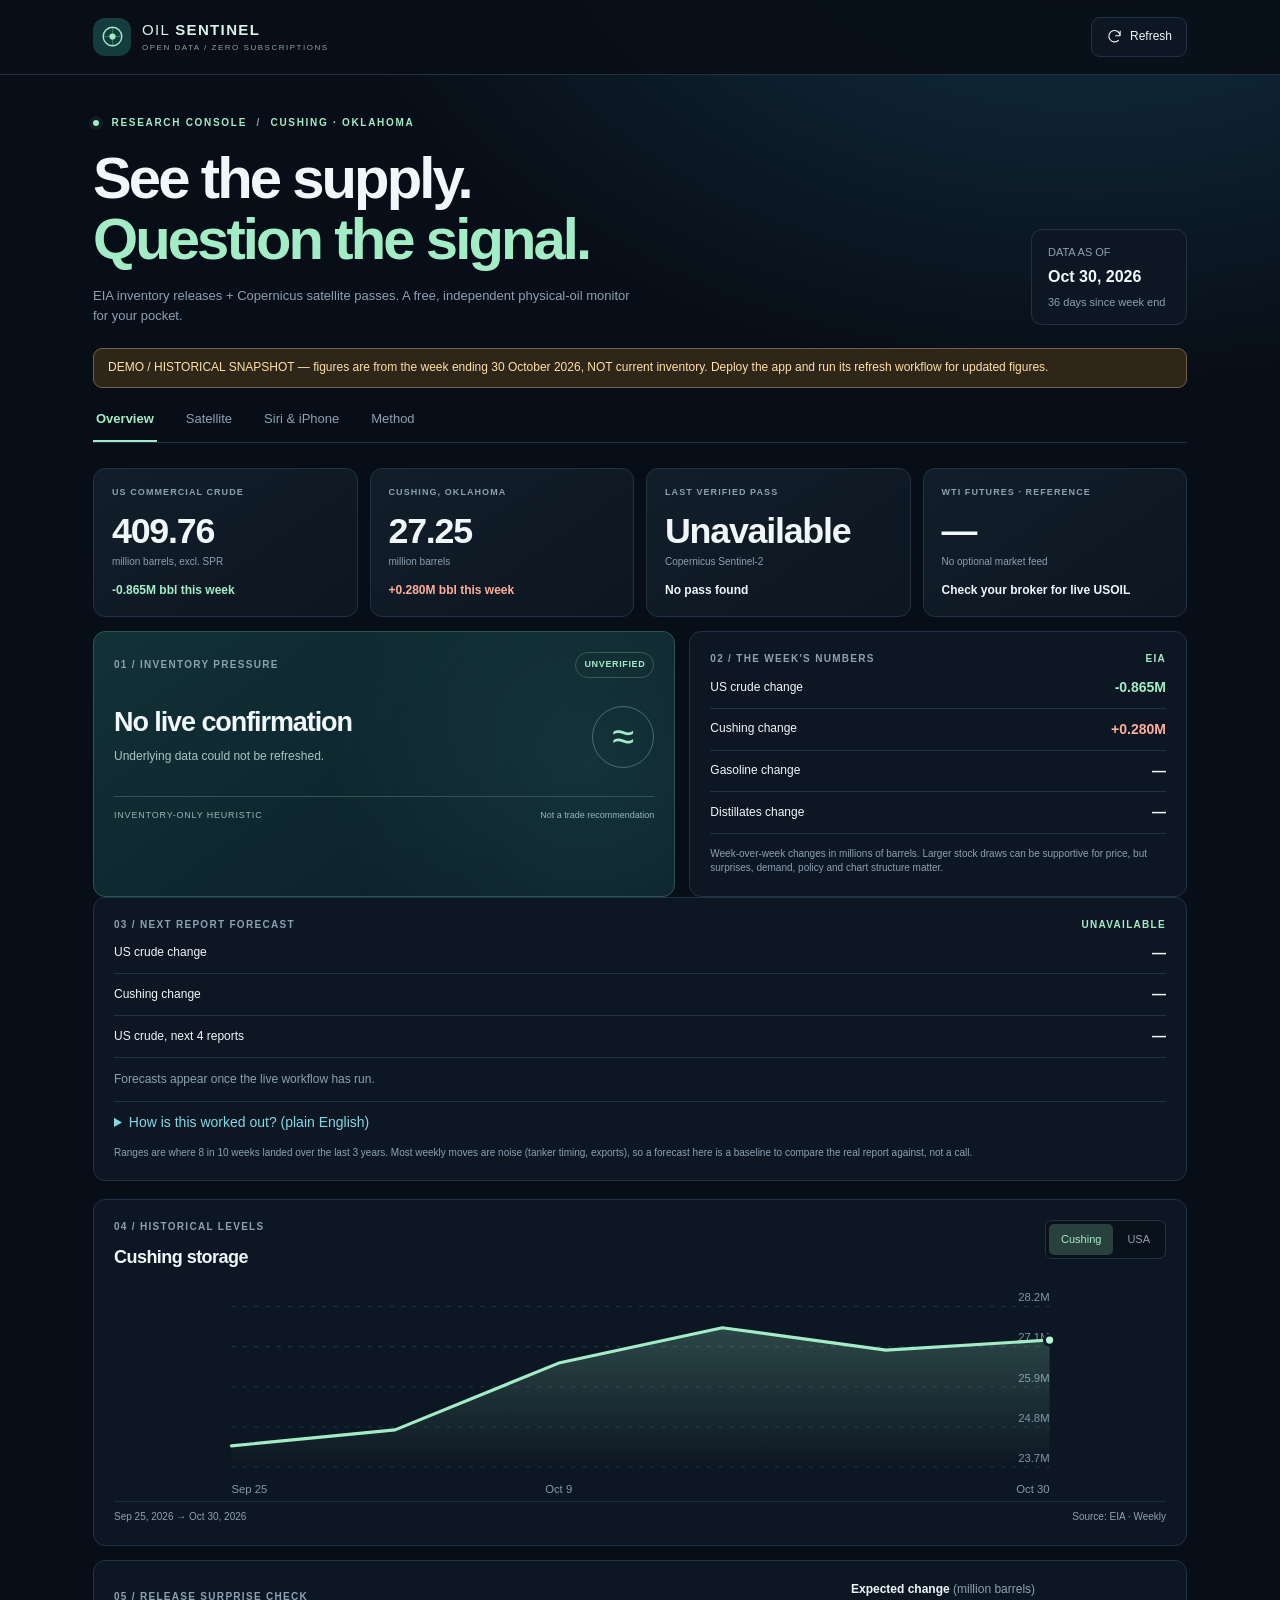
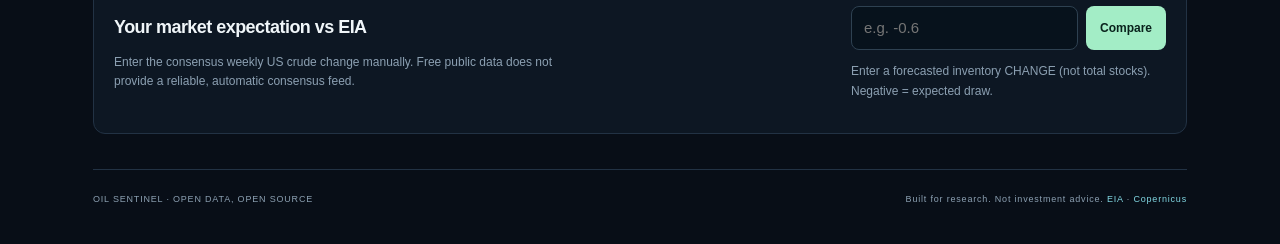
==== commit 64ece3fb: "feat: Explain the forecast in plain English and keep the schedule alive - 'How is this worked out?' " ====
--- a/site/index.html
+++ b/site/index.html
@@ -47,6 +47,13 @@
         <div class="data-row"><span>US crude, next 4 reports<span class="muted fc-range" id="fc-out-range"></span></span><strong id="fc-out">—</strong></div>
         <p class="small-muted" id="fc-track">Track record loading…</p>
         <p class="small-muted" id="fc-last"></p>
+        <details class="fc-how"><summary>How is this worked out? (plain English)</summary>
+        <p><strong>US crude: “what usually happens this week of the year.”</strong> We take the same week (plus the week either side) in each of the last 10 years and average the change. Refineries, driving season and winter heating repeat every year, so this is the most reliable free clue. Example: around early November, the last 10 years averaged a build of about 2.4 million barrels, so that is the forecast.</p>
+        <p><strong>Cushing: “it keeps going the way it has been going.”</strong> Cushing moves in slow waves because pipelines fill and drain it over weeks. So we take roughly 60% of its average change over the last 4 weeks and add a small seasonal nudge. Example: if Cushing rose about 0.6 million a week lately, the forecast is about +0.4 million. The exact weights are re-learned from history every year.</p>
+        <p><strong>The “likely” range.</strong> We check how wrong the forecast was each week over the last 3 years and drop the biggest 10% of misses on each side. The rest sets the range, so roughly 8 weeks in 10 should land inside it.</p>
+        <p><strong>How we know it works.</strong> We replayed every week from 2010 to today, using only data that existed at the time, then compared the forecast with what EIA really reported. We also tried fancier models using production, imports, exports and refinery data; for US crude they were no better, so we kept the simple one.</p>
+        <p><strong>What it can't do.</strong> It can't see tankers, refinery outages or hurricanes. A typical US miss is about 3.5 million barrels, almost as big as a typical week's move, so treat it as “normal for this time of year”, not a prediction to trade on.</p>
+      </details>
         <p class="tiny disclaimer">Ranges are where 8 in 10 weeks landed over the last 3 years. Most weekly moves are noise (tanker timing, exports), so a forecast here is a baseline to compare the real report against, not a call.</p></article>
       <article class="card history-card"><div class="history-header"><div><div class="card-label">04 / HISTORICAL LEVELS</div><h2 id="chart-title">Cushing storage</h2></div><div class="toggle"><button class="toggle-btn selected" data-series="cushing">Cushing</button><button class="toggle-btn" data-series="us_crude">USA</button></div></div><div id="trend-chart" class="trend-chart" aria-label="Historical stocks line chart"></div><div class="chart-footer"><span id="chart-range">—</span><span>Source: EIA · Weekly</span></div></article>
       <article class="card surprise"><div><div class="card-label">05 / RELEASE SURPRISE CHECK</div><h2>Your market expectation vs EIA</h2><p class="small-muted">Enter the consensus weekly US crude change manually. Free public data does not provide a reliable, automatic consensus feed.</p></div><div class="expect-form"><label for="expectation">Expected change <span>(million barrels)</span></label><div class="input-group"><input type="number" inputmode="decimal" step="0.1" placeholder="e.g. -0.6" id="expectation" aria-describedby="expect-result"><button id="save-expect">Compare</button></div><p id="expect-result" class="small-muted">A negative number means an expected inventory draw.</p></div></article>
--- a/site/style.css
+++ b/site/style.css
@@ -3,3 +3,4 @@
 @media(max-width:850px){.metrics{grid-template-columns:repeat(2,minmax(0,1fr))}.dashboard-grid,.siri-layout{grid-template-columns:1fr}.quick-read .data-row{padding:12px 0}.surprise{align-items:start}}@media(max-width:590px){body{font-size:14px}.header-inner,.main{padding-left:18px;padding-right:18px}.header-inner{padding-top:13px;padding-bottom:13px}.headline-row{padding:30px 0 20px;display:block}.asof-pill{margin-top:23px;min-width:0;display:grid;grid-template-columns:85px 1fr;align-items:center;gap:5px 10px}.asof-pill .tiny{grid-column:2}.tabs{gap:21px;margin-bottom:18px}.metrics{gap:10px}.metric{padding:14px;min-height:141px}.metric strong{font-size:26px}.metric-label{font-size:9px;min-height:27px}.metric-unit{font-size:10px}.metric-foot{font-size:11px}.card{padding:17px}.signal-title{font-size:24px}.signal-icon{width:50px;height:50px;font-size:32px}.surprise{flex-direction:column}.expect-form{width:100%}.trend-chart{height:205px}.section-intro h2{font-size:30px}.sat-top{display:block}.outline-link{display:block;text-align:center;margin-top:17px}.scene-gallery,.method-grid{grid-template-columns:1fr}.scene-photo{height:270px}.say-phrase{font-size:36px}.footer{flex-direction:column;gap:8px}.logo{font-size:12px}.logo-emblem{width:34px;height:34px}.logo small{font-size:7px}.refresh{font-size:11px;padding:8px}}
 @media(prefers-reduced-motion:reduce){*{animation:none!important;scroll-behavior:auto!important}}
 .forecast-card{margin-bottom:18px}.forecast-card .data-row strong{font-variant-numeric:tabular-nums}.fc-range{display:block;font-size:12px}
+.fc-how{margin:10px 0 4px;border-top:1px solid var(--line);padding-top:10px}.fc-how summary{cursor:pointer;color:var(--aqua);font-size:14px}.fc-how p{color:var(--muted);font-size:13.5px;margin:10px 0}.fc-how strong{color:var(--text)}
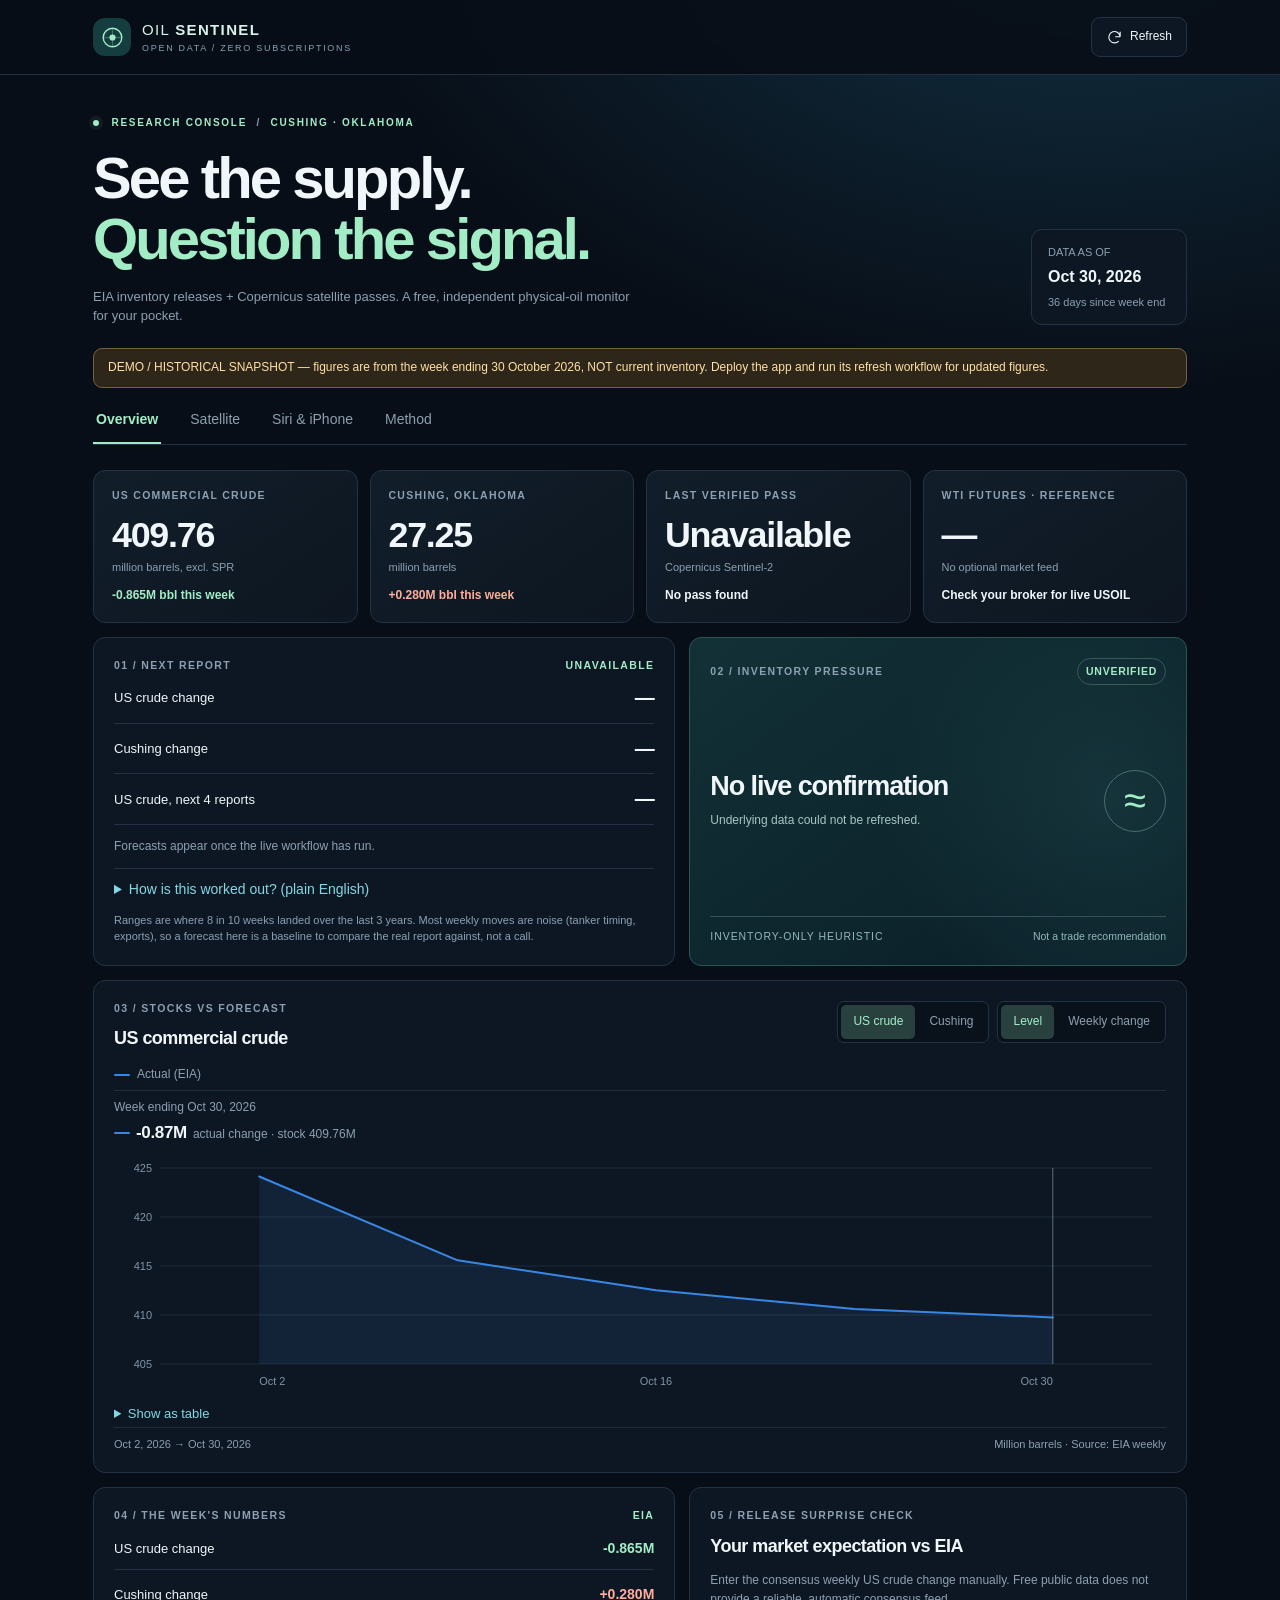
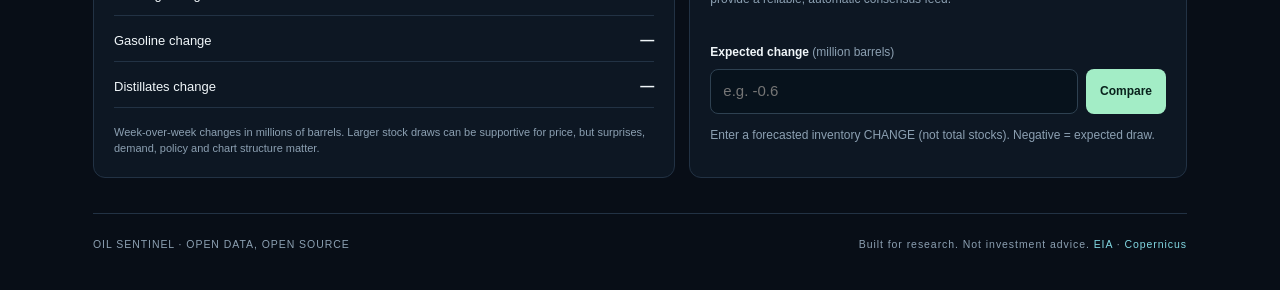
==== commit 62f45823: "feat: Chart forecasts against actual stocks and polish the app for iPhone - stocks vs forecast chart" ====
--- a/site/index.html
+++ b/site/index.html
@@ -5,11 +5,12 @@
   <meta name="viewport" content="width=device-width,initial-scale=1,viewport-fit=cover">
   <meta name="theme-color" content="#09111c">
   <meta name="apple-mobile-web-app-capable" content="yes">
+  <meta name="mobile-web-app-capable" content="yes">
   <meta name="apple-mobile-web-app-status-bar-style" content="black-translucent">
   <meta name="apple-mobile-web-app-title" content="Oil Sentinel">
   <meta name="description" content="Independent open-data oil inventory and Copernicus satellite watcher. Free, Siri-ready.">
   <link rel="icon" href="icons/icon-192.png">
-  <link rel="apple-touch-icon" href="icons/icon-192.png">
+  <link rel="apple-touch-icon" href="icons/apple-touch-icon.png">
   <link rel="manifest" href="manifest.webmanifest">
   <link rel="stylesheet" href="style.css">
   <title>Oil Sentinel — Physical Oil, Open Data</title>
@@ -27,9 +28,9 @@
       <div class="asof-pill"><span class="muted">DATA AS OF</span><strong id="asof-date">Loading</strong><span id="data-age" class="tiny">Checking feeds</span></div>
     </div>
     <div id="notice" class="notice" role="status" aria-live="polite">Retrieving your snapshot…</div>
-    <nav class="tabs" aria-label="Dashboard screens"><button class="tab active" data-tab="overview">Overview</button><button class="tab" data-tab="satellite">Satellite</button><button class="tab" data-tab="siri">Siri &amp; iPhone</button><button class="tab" data-tab="method">Method</button></nav>
+    <nav class="tabs" role="tablist" aria-label="Dashboard screens"><button class="tab active" id="tab-overview" role="tab" aria-selected="true" aria-controls="panel-overview" data-tab="overview">Overview</button><button class="tab" id="tab-satellite" role="tab" aria-selected="false" aria-controls="panel-satellite" data-tab="satellite">Satellite</button><button class="tab" id="tab-siri" role="tab" aria-selected="false" aria-controls="panel-siri" data-tab="siri">Siri &amp; iPhone</button><button class="tab" id="tab-method" role="tab" aria-selected="false" aria-controls="panel-method" data-tab="method">Method</button></nav>
 
-    <section id="panel-overview" class="panel active" aria-labelledby="overview-heading">
+    <section id="panel-overview" class="panel active" role="tabpanel" aria-labelledby="tab-overview">
       <h2 id="overview-heading" class="visually-hidden">Official inventory overview</h2>
       <div class="metrics">
         <article class="metric"><span class="metric-label">US COMMERCIAL CRUDE</span><strong id="us-value">—</strong><span class="metric-unit">million barrels, excl. SPR</span><span class="metric-foot" id="us-change">—</span></article>
@@ -38,10 +39,7 @@
         <article class="metric"><span class="metric-label">WTI FUTURES · REFERENCE</span><strong id="wti-price">—</strong><span class="metric-unit" id="wti-contract">Optional external quote</span><span class="metric-foot" id="wti-change">Not a CFD quote</span></article>
       </div>
       <div class="dashboard-grid">
-        <article class="card signal-card"><div class="card-label"><span>01 / INVENTORY PRESSURE</span><span class="chip" id="signal-chip">CALCULATING</span></div><div class="signal-layout"><div><p class="signal-title" id="signal-title">Awaiting official data</p><p class="signal-explainer" id="signal-explainer">No unverified market calls.</p></div><div class="signal-icon" id="signal-icon">≈</div></div><div class="signal-foot">INVENTORY-ONLY HEURISTIC <span class="tiny-right">Not a trade recommendation</span></div></article>
-        <article class="card quick-read"><div class="card-label"><span>02 / THE WEEK'S NUMBERS</span><span class="label-dot">EIA</span></div><div class="data-row"><span>US crude change</span><strong id="q-us">—</strong></div><div class="data-row"><span>Cushing change</span><strong id="q-cushing">—</strong></div><div class="data-row"><span>Gasoline change</span><strong id="q-gasoline">—</strong></div><div class="data-row"><span>Distillates change</span><strong id="q-distillate">—</strong></div><p class="tiny disclaimer">Week-over-week changes in millions of barrels. Larger stock draws can be supportive for price, but surprises, demand, policy and chart structure matter.</p></article>
-      </div>
-      <article class="card forecast-card" aria-labelledby="forecast-heading"><div class="card-label"><span>03 / NEXT REPORT FORECAST</span><span class="label-dot" id="fc-week">—</span></div><h2 id="forecast-heading" class="visually-hidden">Forecast for the next EIA report</h2>
+        <article class="card forecast-card" aria-labelledby="forecast-heading"><div class="card-label"><span>01 / NEXT REPORT</span><span class="label-dot" id="fc-week">—</span></div><h2 id="forecast-heading" class="visually-hidden">Forecast for the next EIA report</h2>
         <div class="data-row"><span>US crude change<span class="muted fc-range" id="fc-us-range"></span></span><strong id="fc-us">—</strong></div>
         <div class="data-row"><span>Cushing change<span class="muted fc-range" id="fc-cu-range"></span></span><strong id="fc-cu">—</strong></div>
         <div class="data-row"><span>US crude, next 4 reports<span class="muted fc-range" id="fc-out-range"></span></span><strong id="fc-out">—</strong></div>
@@ -55,11 +53,29 @@
         <p><strong>What it can't do.</strong> It can't see tankers, refinery outages or hurricanes. A typical US miss is about 3.5 million barrels, almost as big as a typical week's move, so treat it as “normal for this time of year”, not a prediction to trade on.</p>
       </details>
         <p class="tiny disclaimer">Ranges are where 8 in 10 weeks landed over the last 3 years. Most weekly moves are noise (tanker timing, exports), so a forecast here is a baseline to compare the real report against, not a call.</p></article>
-      <article class="card history-card"><div class="history-header"><div><div class="card-label">04 / HISTORICAL LEVELS</div><h2 id="chart-title">Cushing storage</h2></div><div class="toggle"><button class="toggle-btn selected" data-series="cushing">Cushing</button><button class="toggle-btn" data-series="us_crude">USA</button></div></div><div id="trend-chart" class="trend-chart" aria-label="Historical stocks line chart"></div><div class="chart-footer"><span id="chart-range">—</span><span>Source: EIA · Weekly</span></div></article>
-      <article class="card surprise"><div><div class="card-label">05 / RELEASE SURPRISE CHECK</div><h2>Your market expectation vs EIA</h2><p class="small-muted">Enter the consensus weekly US crude change manually. Free public data does not provide a reliable, automatic consensus feed.</p></div><div class="expect-form"><label for="expectation">Expected change <span>(million barrels)</span></label><div class="input-group"><input type="number" inputmode="decimal" step="0.1" placeholder="e.g. -0.6" id="expectation" aria-describedby="expect-result"><button id="save-expect">Compare</button></div><p id="expect-result" class="small-muted">A negative number means an expected inventory draw.</p></div></article>
+        <article class="card signal-card"><div class="card-label"><span>02 / INVENTORY PRESSURE</span><span class="chip" id="signal-chip">CALCULATING</span></div><div class="signal-layout"><div><p class="signal-title" id="signal-title">Awaiting official data</p><p class="signal-explainer" id="signal-explainer">No unverified market calls.</p></div><div class="signal-icon" id="signal-icon">≈</div></div><div class="signal-foot">INVENTORY-ONLY HEURISTIC <span class="tiny-right">Not a trade recommendation</span></div></article>
+      </div>
+      <article class="card chart-card" aria-labelledby="chart-title">
+        <div class="chart-head">
+          <div><div class="card-label">03 / STOCKS VS FORECAST</div><h2 id="chart-title">US commercial crude</h2></div>
+          <div class="chart-controls">
+            <div class="toggle" role="group" aria-label="Series"><button class="toggle-btn selected" data-series="us_crude" aria-pressed="true">US crude</button><button class="toggle-btn" data-series="cushing" aria-pressed="false">Cushing</button></div>
+            <div class="toggle" role="group" aria-label="View"><button class="toggle-btn selected" data-view="level" aria-pressed="true">Level</button><button class="toggle-btn" data-view="change" aria-pressed="false">Weekly change</button></div>
+          </div>
+        </div>
+        <div class="chart-legend" aria-hidden="true"><span><i class="c-key actual"></i>Actual (EIA)</span><span><i class="c-key fc"></i>Forecast</span><span><i class="c-key range"></i>Likely range</span></div>
+        <div id="chart-readout" class="chart-readout" aria-live="polite"></div>
+        <div id="trend-chart" class="trend-chart"></div>
+        <details class="chart-table"><summary>Show as table</summary><div class="table-wrap"><table><thead><tr><th>Week</th><th>Actual change</th><th>Forecast</th><th>Miss / range</th></tr></thead><tbody id="chart-table-body"></tbody></table></div></details>
+        <div class="chart-footer"><span id="chart-range">—</span><span>Million barrels · Source: EIA weekly</span></div>
+      </article>
+      <div class="dashboard-grid">
+        <article class="card quick-read"><div class="card-label"><span>04 / THE WEEK'S NUMBERS</span><span class="label-dot">EIA</span></div><div class="data-row"><span>US crude change</span><strong id="q-us">—</strong></div><div class="data-row"><span>Cushing change</span><strong id="q-cushing">—</strong></div><div class="data-row"><span>Gasoline change</span><strong id="q-gasoline">—</strong></div><div class="data-row"><span>Distillates change</span><strong id="q-distillate">—</strong></div><p class="tiny disclaimer">Week-over-week changes in millions of barrels. Larger stock draws can be supportive for price, but surprises, demand, policy and chart structure matter.</p></article>
+        <article class="card surprise"><div><div class="card-label">05 / RELEASE SURPRISE CHECK</div><h2>Your market expectation vs EIA</h2><p class="small-muted">Enter the consensus weekly US crude change manually. Free public data does not provide a reliable, automatic consensus feed.</p></div><div class="expect-form"><label for="expectation">Expected change <span>(million barrels)</span></label><div class="input-group"><input type="number" inputmode="decimal" step="0.1" placeholder="e.g. -0.6" id="expectation" aria-describedby="expect-result"><button id="save-expect">Compare</button></div><p id="expect-result" class="small-muted">A negative number means an expected inventory draw.</p></div></article>
+      </div>
     </section>
 
-    <section id="panel-satellite" class="panel" aria-label="Satellite scene monitoring">
+    <section id="panel-satellite" class="panel" role="tabpanel" aria-labelledby="tab-satellite">
       <div class="section-intro"><p class="eyebrow">COPERNICUS / ESA</p><h2>Eyes on the tank farm.</h2><p>Explore dated, real satellite passes over one mapped Cushing storage cluster. Cloud coverage and 10-metre pixels impose strict limits on what you can infer.</p></div>
       <div class="sat-top"><div class="sat-stat"><span>MONITORED LOCATION</span><strong>35.952719°N, 96.731958°W</strong><small>Representative tank farm, not the complete storage hub</small></div><a class="outline-link" target="_blank" rel="noopener noreferrer" href="https://browser.dataspace.copernicus.eu/?zoom=12&lat=35.952719&lng=-96.731958">Open Copernicus Browser ↗</a></div>
       <div id="scene-gallery" class="scene-gallery"><div class="empty-sat">Satellite metadata loading…</div></div>
@@ -67,20 +83,21 @@
       <div class="honesty"><span class="honesty-icon">!</span><div><strong>What these images do — and don't — tell us</strong><p>The imagery can show the facilities and broad surface changes. It cannot resolve tank fill-height differences with sufficient accuracy to compute weekly barrels. Free NAIP aerial imagery is sharper but typically years apart. This dashboard deliberately reports <em>no unverified satellite storage estimates.</em></p></div></div>
     </section>
 
-    <section id="panel-siri" class="panel" aria-label="iPhone and Siri setup">
+    <section id="panel-siri" class="panel" role="tabpanel" aria-labelledby="tab-siri">
       <div class="section-intro"><p class="eyebrow">APPLE SHORTCUTS / FREE</p><h2>Make oil data speak.</h2><p>Give Siri a single URL, and hear the latest official inventory changes without opening a browser.</p></div>
       <div class="siri-layout"><article class="card"><div class="card-label">YOUR VOICE COMMAND</div><div class="say-phrase">“Hey Siri,<br><span>Oil Check.</span>”</div><p class="small-muted">Build the shortcut once in Apple's free Shortcuts app; Siri then runs it by name.</p><div class="shortcut-url"><span>YOUR PUBLIC BRIEFING URL</span><code id="briefing-url">Publish this app to generate your URL</code><button id="copy-url">Copy URL</button></div><p id="shortcut-status" class="tiny">When hosted with GitHub Pages, this becomes a normal HTTPS text feed.</p></article>
       <article class="card steps"><div class="card-label">IPHONE SETUP / 5 ACTIONS</div><ol><li>Open the <strong>Shortcuts</strong> app and tap <strong>+</strong>.</li><li>Name the shortcut <strong>Oil Check</strong>.</li><li>Add <strong>URL</strong> and paste the briefing URL above.</li><li>Add <strong>Get Contents of URL</strong>, then <strong>Speak Text</strong>, using the URL response as the text.</li><li>Say <strong>“Hey Siri, Oil Check.”</strong> To add the dashboard as an app, open its hosted URL in Safari → Share → <strong>Add to Home Screen</strong>.</li></ol></article></div>
       <div class="card"><div class="card-label">CURRENT BRIEFING</div><p id="briefing-preview" class="briefing-preview">Waiting for inventory data.</p><button id="copy-brief" class="secondary-btn">Copy spoken briefing</button></div>
     </section>
 
-    <section id="panel-method" class="panel" aria-label="Transparency and method">
+    <section id="panel-method" class="panel" role="tabpanel" aria-labelledby="tab-method">
       <div class="section-intro"><p class="eyebrow">SHOW YOUR WORK</p><h2>Every number has a source.</h2><p>Signals are derived from official reported inventory changes. Satellite observation metadata is not substituted for storage measurements.</p></div>
       <div class="method-grid"><article class="card"><div class="card-label">SOURCE 01</div><h3>US Energy Information Administration</h3><p>Official weekly downloadable stock histories: US commercial crude, Cushing, gasoline and distillates. Public XLS files require no EIA API key.</p><a href="https://www.eia.gov/petroleum/supply/weekly/" target="_blank" rel="noopener noreferrer">Official weekly report ↗</a></article><article class="card"><div class="card-label">SOURCE 02</div><h3>EU Copernicus / Earth Search</h3><p>Sentinel-2 L2A scene dates, cloud metadata and public imagery. The STAC index is operated by Element 84; scenes are not continuous video.</p><a href="https://element84.com/earth-search/" target="_blank" rel="noopener noreferrer">Earth Search catalogue ↗</a></article><article class="card"><div class="card-label">SOURCE 03 / OPTIONAL</div><h3>WTI indicative quote</h3><p>AmericasOilWatch's free read-only API. The underlying quote may be delayed and represents a dated futures contract, not necessarily your broker's USOIL CFD.</p><a href="https://americasoilwatch.com/api" target="_blank" rel="noopener noreferrer">Read third-party data notes ↗</a></article><article class="card"><div class="card-label">TRADE INTERPRETATION</div><h3>How the signal is formed</h3><p>When both national crude and Cushing draw, inventories suggest tighter physical supply. When both build, looser supply. Opposite directions produce <strong>Mixed</strong>. No chart pattern, EIA consensus or macro surprise is inferred.</p><a href="https://www.eia.gov/dnav/pet/hist/LeafHandler.ashx?f=W&amp;n=PET&amp;s=W_EPC0_SAX_YCUOK_MBBL" target="_blank" rel="noopener noreferrer">Verify Cushing series ↗</a></article><article class="card"><div class="card-label">FORECAST METHOD</div><h3>Tested before it was trusted</h3><p><strong>US crude:</strong> the average change for the same week (±1 week) over the previous 10 years. Ridge regression and gradient boosting on production, imports, exports, refinery runs and stock gaps did not beat it reliably, so the simple rule stays.</p><p><strong>Cushing:</strong> a small ridge regression on the 5- and 10-year seasonal averages, how far stocks sit from their 5-year norm, and the last 4 weeks' average change. It beat every simple rule in 2010–17 and in 2018–26.</p><p>All accuracy figures come from a walk-forward test: refit each year, scored only on weeks the model had never seen. They are recomputed on every refresh.</p></article></div>
       <div class="status-details"><div class="card-label">DATA PROVENANCE</div><pre id="provenance">Loading snapshot metadata…</pre></div>
     </section>
     <footer class="footer"><span>OIL SENTINEL · OPEN DATA, OPEN SOURCE</span><span>Built for research. Not investment advice. <a href="https://www.eia.gov/" target="_blank" rel="noopener noreferrer">EIA</a> · <a href="https://dataspace.copernicus.eu/" target="_blank" rel="noopener noreferrer">Copernicus</a></span></footer>
   </main>
+  <script defer src="chart.js"></script>
   <script defer src="app.js"></script>
 </body>
 </html>
--- a/site/style.css
+++ b/site/style.css
@@ -1,6 +1,89 @@
-:root{color-scheme:dark;--bg:#080e17;--surface:#0d1723;--surface2:#111d2c;--line:#223244;--text:#f0f6f9;--muted:#8ca0b2;--accent:#a3edc6;--aqua:#82d8e3;--danger:#ffad9c;--amber:#ffe0a5;--font:ui-sans-serif,-apple-system,BlinkMacSystemFont,"SF Pro Display","Segoe UI",sans-serif}
+:root{color-scheme:dark;--bg:#080e17;--surface:#0d1723;--surface2:#111d2c;--line:#223244;--text:#f0f6f9;--muted:#8ca0b2;--accent:#a3edc6;--aqua:#82d8e3;--danger:#ffad9c;--amber:#ffe0a5;--series-actual:#3987e5;--series-forecast:#d95926;--font:ui-sans-serif,-apple-system,BlinkMacSystemFont,"SF Pro Display","Segoe UI",sans-serif}
 *{box-sizing:border-box}html{scroll-behavior:smooth}body{margin:0;background:radial-gradient(ellipse 80% 38% at 85% -8%,#133549 0%,transparent 76%),var(--bg);color:var(--text);font-family:var(--font);-webkit-font-smoothing:antialiased;font-size:15px;line-height:1.48;min-height:100vh}button,input{font:inherit}button{cursor:pointer}a{color:var(--aqua);text-decoration:none}a:hover{text-decoration:underline}.main{max-width:1150px;padding:0 28px;margin:auto}.header{border-bottom:1px solid #22303f;background:rgba(8,14,23,.9)}.header-inner{max-width:1150px;margin:auto;padding:17px 28px;display:flex;align-items:center;justify-content:space-between}.logo{display:flex;align-items:center;gap:11px;color:#d8f3ea;font-size:15px;letter-spacing:.09em;font-weight:400;line-height:1}.logo b{font-weight:800}.logo small{display:block;color:var(--muted);font-size:8px;letter-spacing:.19em;margin-top:7px}.logo-emblem{width:38px;height:38px;display:flex;align-items:center;justify-content:center;border-radius:12px;background:#153d40;color:var(--accent)}.logo-emblem svg{width:31px}.refresh{border:1px solid var(--line);border-radius:9px;padding:10px 14px;background:var(--surface);color:var(--text);display:flex;align-items:center;gap:7px;font-size:12px}.refresh:active{transform:translateY(1px)}.refresh svg{width:17px;height:17px;fill:none;stroke:currentColor;stroke-width:1.6}.headline-row{display:flex;justify-content:space-between;gap:20px;align-items:end;padding:41px 0 23px}.eyebrow{font-size:10px;letter-spacing:.17em;color:var(--accent);font-weight:700;margin:0 0 16px}.live-dot{display:inline-block;width:6px;height:6px;background:var(--accent);border-radius:50%;margin-right:8px;box-shadow:0 0 0 4px #a3edc610}.divider-dot{color:var(--muted);margin:0 5px}h1{font-size:clamp(33px,5vw,58px);letter-spacing:-.05em;line-height:1.06;font-weight:800;margin:0}h1 em{font-style:normal;color:var(--accent)}.subhead{font-size:13px;color:var(--muted);max-width:550px;margin:17px 0 0}.asof-pill{min-width:156px;background:var(--surface);border:1px solid var(--line);border-radius:11px;padding:14px 16px;display:flex;flex-direction:column;gap:5px}.asof-pill strong{font-size:16px}.muted,.tiny{color:var(--muted);font-size:11px}.notice{padding:10px 14px;border:1px solid #294655;background:#0d2532;color:#b7e5ef;border-radius:9px;font-size:12px;margin-bottom:21px;min-height:39px}.notice.demo{border-color:#75613f;background:#2e2619;color:#ffe0a5}.notice.error{border-color:#6d4441;background:#301e21;color:#ffc1b8}.tabs{display:flex;gap:26px;border-bottom:1px solid var(--line);margin-bottom:25px;overflow-x:auto;scrollbar-width:none}.tabs::-webkit-scrollbar{display:none}.tab{flex-shrink:0;background:none;border:0;border-bottom:2px solid transparent;color:var(--muted);padding:0 3px 12px;font-size:13px}.tab.active{border-bottom-color:var(--accent);color:var(--accent);font-weight:700}.panel{display:none;animation:slide .22s ease}.panel.active{display:block}@keyframes slide{from{opacity:.5;transform:translateY(6px)}to{opacity:1;transform:translateY(0)}}.metrics{display:grid;grid-template-columns:repeat(4,minmax(0,1fr));gap:12px}.metric{border:1px solid var(--line);background:linear-gradient(145deg,#111e2a,#0d1621);border-radius:12px;padding:17px 18px;min-height:147px;display:flex;flex-direction:column}.metric-label{font-size:9px;font-weight:750;color:var(--muted);letter-spacing:.12em;margin-bottom:12px}.metric strong{font-size:clamp(25px,2.8vw,36px);line-height:1.13;letter-spacing:-.035em;font-weight:750;font-variant-numeric:tabular-nums}.metric-unit{font-size:10px;color:var(--muted);margin-top:3px}.metric-foot{font-size:12px;margin-top:auto;padding-top:12px;font-weight:600}.positive{color:var(--accent)}.negative{color:var(--danger)}.neutral{color:var(--amber)}.dashboard-grid{display:grid;grid-template-columns:1.17fr 1fr;gap:14px;margin-top:14px}.card{border-radius:12px;border:1px solid var(--line);background:var(--surface);padding:20px;min-width:0}.card-label{font-size:10px;color:var(--muted);font-weight:750;letter-spacing:.13em;display:flex;align-items:center;justify-content:space-between}.chip{font-size:9px;letter-spacing:.07em;border-radius:99px;border:1px solid #375b57;padding:5px 8px;color:var(--accent)}.chip.caution{color:var(--amber);border-color:#665437}.chip.risk{color:var(--danger);border-color:#70463d}.signal-card{background:radial-gradient(circle at 85% 50%,rgba(60,124,122,.18),transparent 50%),linear-gradient(145deg,#123136,#0c222b 75%);border-color:#2a5553;min-height:234px}.signal-layout{display:flex;align-items:center;justify-content:space-between;gap:20px;padding:28px 0}.signal-title{font-size:27px;letter-spacing:-.04em;line-height:1.1;font-weight:750;margin:0}.signal-explainer{font-size:12px;color:#a9c4c3;max-width:375px;margin:10px 0 0}.signal-icon{width:62px;height:62px;display:grid;place-items:center;border:1px solid #476e70;border-radius:50%;font-size:40px;color:var(--accent);flex-shrink:0}.signal-foot{font-size:9px;border-top:1px solid #345356;padding-top:12px;color:#95b7b8;letter-spacing:.09em}.tiny-right{float:right;letter-spacing:normal}.label-dot{color:var(--accent)}.quick-read{display:flex;flex-direction:column;justify-content:space-between}.data-row{display:flex;justify-content:space-between;align-items:center;border-bottom:1px solid var(--line);padding:10px 0;gap:8px;font-size:12px}.data-row strong{font-variant-numeric:tabular-nums;font-size:14px}.data-row:first-of-type{margin-top:8px}.disclaimer{font-size:10px;line-height:1.45;margin:13px 0 0}.history-card{margin-top:14px}.history-header{display:flex;justify-content:space-between;align-items:start;gap:14px}.history-card h2,.surprise h2{font-size:18px;margin:9px 0 0;letter-spacing:-.03em}.toggle{display:flex;gap:2px;background:#09111a;padding:3px;border:1px solid var(--line);border-radius:7px}.toggle-btn{background:transparent;border:0;border-radius:5px;padding:7px 12px;color:var(--muted);font-size:11px}.toggle-btn.selected{background:#28413e;color:var(--accent)}.trend-chart{height:230px;padding-top:18px}.trend-chart svg{width:100%;height:100%;display:block;overflow:visible}.chart-footer{display:flex;justify-content:space-between;color:var(--muted);font-size:10px;gap:12px;padding-top:8px;border-top:1px solid #1d2c39}.surprise{margin-top:14px;display:flex;justify-content:space-between;gap:22px;align-items:center}.surprise>div:first-child{max-width:470px}.small-muted{font-size:12px;color:var(--muted);line-height:1.6}.expect-form{width:315px;max-width:100%}.expect-form label{font-size:12px;font-weight:600;display:block;margin:0 0 8px}.expect-form label span{font-weight:400;color:var(--muted)}.input-group{display:flex;gap:8px}.input-group input{background:#07121c;border:1px solid #2e4151;color:var(--text);width:100%;min-width:0;padding:10px 12px;border-radius:8px;outline:none}.input-group input:focus{border-color:var(--accent)}.input-group button,.shortcut-url button,.secondary-btn{border:0;border-radius:8px;background:var(--accent);color:#09221c;font-weight:700;padding:10px 14px;font-size:12px}.section-intro{padding:7px 0 25px}.section-intro h2{font-size:34px;letter-spacing:-.045em;margin:0}.section-intro>p:last-child{max-width:710px;font-size:13px;color:var(--muted);margin:11px 0 0}.sat-top{display:flex;align-items:center;justify-content:space-between;gap:20px;margin-bottom:15px}.sat-stat{display:flex;flex-direction:column;gap:4px}.sat-stat span{font-size:10px;letter-spacing:.1em;color:var(--muted)}.sat-stat strong{font-size:18px}.sat-stat small{font-size:11px;color:var(--muted)}.outline-link{padding:11px 13px;border:1px solid #345a64;border-radius:9px;white-space:nowrap;font-size:12px}.scene-gallery{display:grid;grid-template-columns:repeat(2,minmax(0,1fr));gap:14px;margin:15px 0}.scene-card{overflow:hidden;border-radius:12px;border:1px solid var(--line);background:var(--surface)}.scene-photo{height:255px;background:#0a1720;display:grid;place-items:center;position:relative;color:var(--muted);font-size:12px;text-align:center;padding:18px}.scene-photo img{width:100%;height:100%;object-fit:cover;position:absolute;inset:0}.scene-info{padding:15px}.scene-info strong{font-size:17px}.scene-info p{font-size:11px;color:var(--muted);margin:6px 0}.scene-info a{font-size:11px}.scene-list .data-row{font-size:12px}.scene-list .data-row a{flex-shrink:0}.empty-sat{grid-column:1/-1;padding:45px;border:1px dashed var(--line);color:var(--muted);border-radius:12px;text-align:center}.honesty{margin:17px 0 0;display:flex;gap:14px;background:#2b251d;border:1px solid #5c503b;border-radius:12px;padding:18px;color:#f3d7ad}.honesty-icon{width:24px;height:24px;border-radius:50%;border:1px solid currentColor;display:grid;place-items:center;flex-shrink:0;font-weight:700}.honesty p{font-size:12px;line-height:1.65;margin:7px 0 0;color:#d5bfa1}.siri-layout{display:grid;grid-template-columns:1fr 1fr;gap:14px;margin-bottom:14px}.say-phrase{font-size:40px;font-weight:750;letter-spacing:-.045em;line-height:1.12;margin:23px 0}.say-phrase span{color:var(--accent)}.shortcut-url{padding:13px;background:#09141f;border:1px solid var(--line);border-radius:9px;margin-top:22px;display:flex;align-items:flex-start;gap:10px;flex-direction:column}.shortcut-url span{font-size:9px;letter-spacing:.12em;color:var(--muted)}.shortcut-url code{white-space:normal;overflow-wrap:anywhere;font-size:12px;color:var(--accent)}.steps ol{margin:18px 0 0;padding:0;list-style:none;counter-reset:step}.steps li{counter-increment:step;position:relative;padding:0 0 17px 40px;font-size:12px;line-height:1.65;color:#bfd0db}.steps li:before{content:counter(step);position:absolute;left:0;top:2px;width:24px;height:24px;border-radius:50%;display:grid;place-items:center;background:#1e363b;color:var(--accent);font-weight:700;font-size:11px}.briefing-preview{font-size:13px;line-height:1.75;color:#c9d9e2}.method-grid{display:grid;grid-template-columns:1fr 1fr;gap:14px}.method-grid .card h3{font-size:19px;letter-spacing:-.025em;margin:18px 0 8px}.method-grid .card p{font-size:12px;color:var(--muted);line-height:1.65;min-height:72px}.method-grid a{font-size:11px}.status-details{margin-top:14px;background:var(--surface);border:1px solid var(--line);padding:18px;border-radius:12px}.status-details pre{white-space:pre-wrap;word-break:break-word;font-size:11px;line-height:1.7;color:#a4b9c7}.footer{border-top:1px solid var(--line);margin-top:35px;padding:23px 0 38px;display:flex;justify-content:space-between;gap:20px;font-size:9px;letter-spacing:.09em;color:var(--muted)}.visually-hidden{position:absolute;clip:rect(0 0 0 0);width:1px;height:1px;overflow:hidden}
 @media(max-width:850px){.metrics{grid-template-columns:repeat(2,minmax(0,1fr))}.dashboard-grid,.siri-layout{grid-template-columns:1fr}.quick-read .data-row{padding:12px 0}.surprise{align-items:start}}@media(max-width:590px){body{font-size:14px}.header-inner,.main{padding-left:18px;padding-right:18px}.header-inner{padding-top:13px;padding-bottom:13px}.headline-row{padding:30px 0 20px;display:block}.asof-pill{margin-top:23px;min-width:0;display:grid;grid-template-columns:85px 1fr;align-items:center;gap:5px 10px}.asof-pill .tiny{grid-column:2}.tabs{gap:21px;margin-bottom:18px}.metrics{gap:10px}.metric{padding:14px;min-height:141px}.metric strong{font-size:26px}.metric-label{font-size:9px;min-height:27px}.metric-unit{font-size:10px}.metric-foot{font-size:11px}.card{padding:17px}.signal-title{font-size:24px}.signal-icon{width:50px;height:50px;font-size:32px}.surprise{flex-direction:column}.expect-form{width:100%}.trend-chart{height:205px}.section-intro h2{font-size:30px}.sat-top{display:block}.outline-link{display:block;text-align:center;margin-top:17px}.scene-gallery,.method-grid{grid-template-columns:1fr}.scene-photo{height:270px}.say-phrase{font-size:36px}.footer{flex-direction:column;gap:8px}.logo{font-size:12px}.logo-emblem{width:34px;height:34px}.logo small{font-size:7px}.refresh{font-size:11px;padding:8px}}
 @media(prefers-reduced-motion:reduce){*{animation:none!important;scroll-behavior:auto!important}}
-.forecast-card{margin-bottom:18px}.forecast-card .data-row strong{font-variant-numeric:tabular-nums}.fc-range{display:block;font-size:12px}
+.forecast-card .data-row strong{font-variant-numeric:tabular-nums}.fc-range{display:block;font-size:12px}
 .fc-how{margin:10px 0 4px;border-top:1px solid var(--line);padding-top:10px}.fc-how summary{cursor:pointer;color:var(--aqua);font-size:14px}.fc-how p{color:var(--muted);font-size:13.5px;margin:10px 0}.fc-how strong{color:var(--text)}
+
+/* ---------- production polish ---------- */
+/* iPhone home-screen app: keep content clear of the notch, home bar and rounded corners. */
+.header{position:sticky;top:0;z-index:20;padding-top:env(safe-area-inset-top);-webkit-backdrop-filter:blur(14px);backdrop-filter:blur(14px)}
+.header-inner{padding-left:max(28px,env(safe-area-inset-left));padding-right:max(28px,env(safe-area-inset-right))}
+.main{padding-left:max(28px,env(safe-area-inset-left));padding-right:max(28px,env(safe-area-inset-right))}
+.footer{padding-bottom:max(38px,calc(env(safe-area-inset-bottom) + 20px))}
+html{-webkit-text-size-adjust:100%;text-size-adjust:100%}
+body{overscroll-behavior-y:none}
+button,a,summary{-webkit-tap-highlight-color:transparent}
+:focus-visible{outline:2px solid var(--aqua);outline-offset:2px;border-radius:6px}
+/* Readable minimum sizes on a phone */
+.logo small{font-size:9px}.metric-label,.card-label,.chip{font-size:10.5px}.signal-foot,.footer{font-size:10.5px}
+.metric-unit,.chart-footer,.disclaimer{font-size:11px}.data-row{font-size:13px}.tab{font-size:14px}
+.refresh{min-height:40px}.toggle-btn{min-height:34px;font-size:12px}
+.refresh:disabled{cursor:progress}
+.dashboard-grid{align-items:stretch}
+.dashboard-grid>.card{margin:0}
+.dashboard-grid .surprise{flex-direction:column;align-items:stretch;margin-top:0}
+.dashboard-grid .surprise .expect-form{width:100%}
+.forecast-card .data-row strong{font-size:20px;letter-spacing:-.02em}
+
+/* ---------- stocks vs forecast chart ---------- */
+.chart-card{margin-top:14px}
+.chart-head{display:flex;justify-content:space-between;align-items:flex-start;gap:14px;flex-wrap:wrap}
+.chart-head h2{font-size:18px;margin:9px 0 0;letter-spacing:-.03em}
+.chart-controls{display:flex;gap:8px;flex-wrap:wrap}
+.chart-legend{display:flex;gap:16px;flex-wrap:wrap;margin:14px 0 6px;font-size:12px;color:var(--muted)}
+.chart-legend span{display:inline-flex;align-items:center;gap:7px}
+.chart-legend.no-forecast span:not(:first-child){display:none}
+.c-key{display:inline-block;flex-shrink:0}
+.c-key.actual{width:16px;height:2px;border-radius:2px;background:var(--series-actual)}
+.c-key.fc{width:9px;height:9px;border-radius:50%;background:var(--surface);border:2px solid var(--series-forecast)}
+.c-key.range{width:10px;height:14px;border-radius:4px;background:color-mix(in srgb,var(--series-forecast) 30%,transparent)}
+.chart-readout{min-height:50px;display:flex;flex-wrap:wrap;align-items:baseline;gap:4px 16px;padding:8px 0 4px;border-top:1px solid #1d2c39}
+.c-read-date{width:100%;font-size:12px;color:var(--muted)}
+.c-read-item{display:inline-flex;align-items:baseline;gap:6px}
+.c-read-item .c-key{align-self:center}
+.c-read-item strong{font-size:17px;font-variant-numeric:tabular-nums;letter-spacing:-.02em;color:var(--text)}
+.c-read-item small{font-size:12px;color:var(--muted)}
+.trend-chart{height:auto;min-height:240px;padding-top:4px;touch-action:pan-y}
+.trend-chart svg{width:100%;height:240px;display:block;overflow:visible;outline:none}
+.trend-chart svg:focus-visible{outline:2px solid var(--aqua);outline-offset:4px}
+.c-grid{stroke:#1c2a38;stroke-width:1}
+.c-zero{stroke:#3a5064;stroke-width:1}
+.c-axis{fill:#7f95a7;font-size:11px;font-variant-numeric:tabular-nums}
+.c-axis-strong{fill:var(--text);font-weight:600}
+.c-next-col{fill:#ffffff;fill-opacity:.035}
+.c-area{fill:var(--series-actual);fill-opacity:.1}
+.c-actual-line{fill:none;stroke:var(--series-actual);stroke-width:2;stroke-linejoin:round;stroke-linecap:round}
+.c-bar{fill:var(--series-actual);stroke:var(--surface);stroke-width:1}
+.c-fc-dot{fill:var(--surface);stroke:var(--series-forecast);stroke-width:2}
+.c-fc-next{fill:var(--series-forecast);stroke:var(--surface);stroke-width:2}
+.c-fc-link{stroke:var(--series-forecast);stroke-width:2;stroke-dasharray:4 4}
+.c-range{fill:var(--series-forecast);fill-opacity:.28}
+.c-hair{stroke:#9fb4c6;stroke-width:1;stroke-opacity:.55;pointer-events:none}
+.c-hit{fill:transparent;cursor:crosshair}
+.chart-table{margin:10px 0 4px}
+.chart-table summary{cursor:pointer;color:var(--aqua);font-size:13px}
+.table-wrap{overflow-x:auto;margin-top:8px}
+.chart-table table{width:100%;border-collapse:collapse;font-size:12.5px;font-variant-numeric:tabular-nums}
+.chart-table th{text-align:right;color:var(--muted);font-weight:600;padding:6px 8px;border-bottom:1px solid var(--line)}
+.chart-table td{text-align:right;padding:6px 8px;border-bottom:1px solid #18242f}
+.chart-table th:first-child,.chart-table td:first-child{text-align:left}
+@media(max-width:590px){
+  .header-inner{padding-left:max(18px,env(safe-area-inset-left));padding-right:max(18px,env(safe-area-inset-right))}
+  .main{padding-left:max(16px,env(safe-area-inset-left));padding-right:max(16px,env(safe-area-inset-right))}
+  .input-group input{font-size:16px}
+  .chart-controls{width:100%}
+  .chart-controls .toggle{flex:1}
+  .chart-controls .toggle-btn{flex:1}
+  .metric-label{min-height:0}
+}
+.toggle-btn{white-space:nowrap}
+.card-label .label-dot,.card-label .chip{white-space:nowrap;flex-shrink:0;margin-left:10px}
+.signal-card{display:flex;flex-direction:column}.signal-layout{flex:1}
+@media(max-width:590px){
+  h1{font-size:30px}
+  .subhead{display:none}
+  .headline-row{padding:22px 0 16px}
+  .asof-pill{margin-top:16px}
+  .toggle-btn{padding:7px 8px}
+}
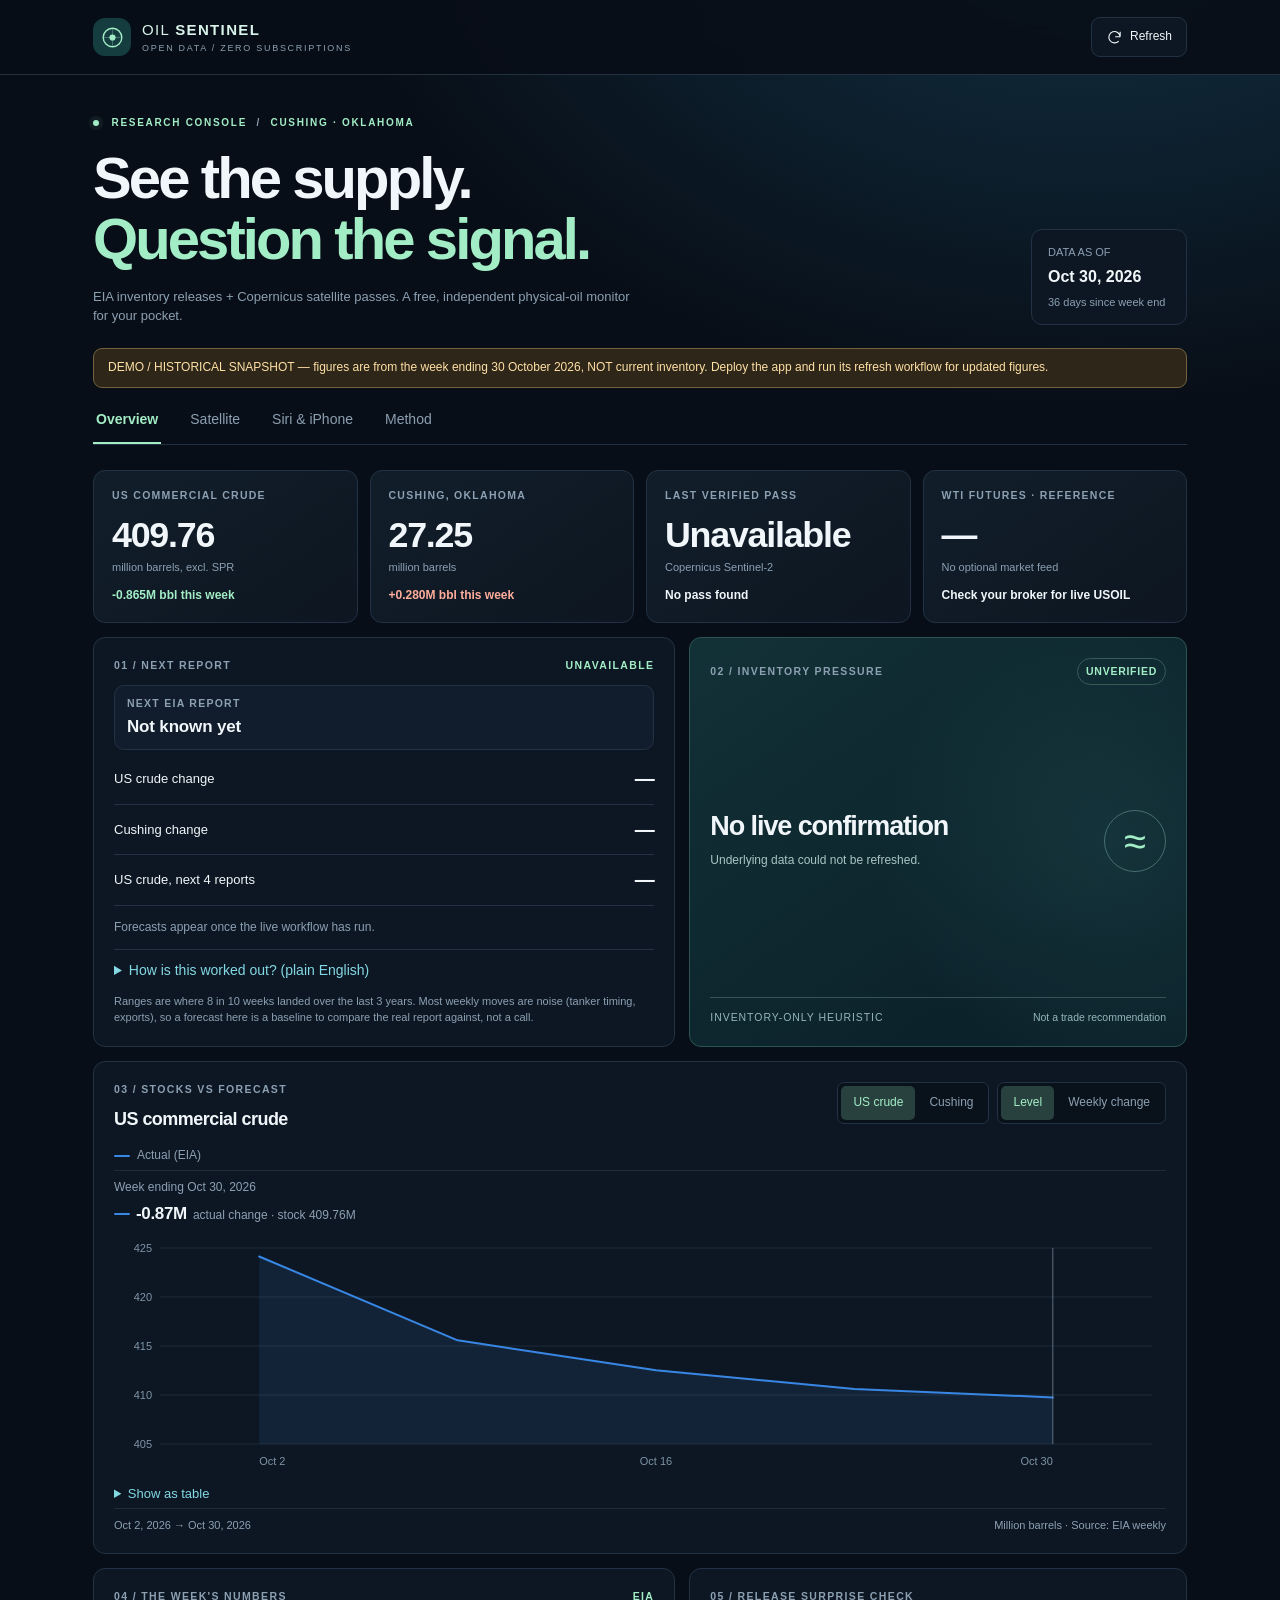
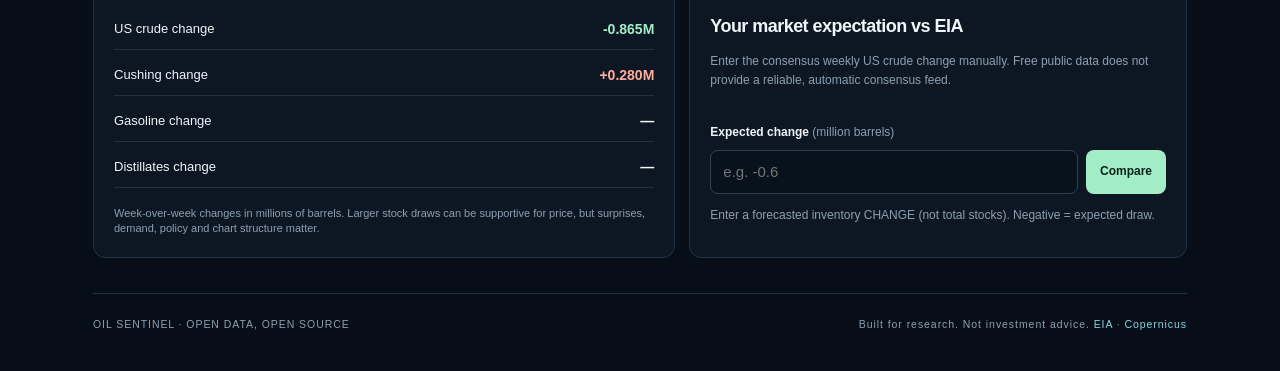
==== commit d05cb639: "feat: Show when the next EIA report is due, holiday moves included - read EIA's release schedule pag" ====
--- a/site/index.html
+++ b/site/index.html
@@ -12,16 +12,18 @@
   <link rel="icon" href="icons/icon-192.png">
   <link rel="apple-touch-icon" href="icons/apple-touch-icon.png">
   <link rel="manifest" href="manifest.webmanifest">
-  <link rel="stylesheet" href="style.css">
+  <meta name="build" content="__BUILD__">
+  <link rel="stylesheet" href="style.css?v=__BUILD__">
   <title>Oil Sentinel — Physical Oil, Open Data</title>
 </head>
 <body>
   <header class="header">
     <div class="header-inner">
       <div class="logo"><span class="logo-emblem"><svg viewBox="0 0 40 40" aria-hidden="true"><circle cx="20" cy="20" r="12" fill="none" stroke="currentColor" stroke-width="1.8"/><path d="M20 8v24M8 20h24" stroke="currentColor" stroke-opacity=".38"/><circle cx="20" cy="20" r="4" fill="currentColor"/></svg></span><span>OIL <b>SENTINEL</b><small>OPEN DATA / ZERO SUBSCRIPTIONS</small></span></div>
-      <button id="refresh" class="refresh" aria-label="Refresh dashboard from published snapshot"><svg viewBox="0 0 24 24" aria-hidden="true"><path d="M20 11a8 8 0 1 0-2.1 6m2.1-6V4m0 7h-7"/></svg> Refresh</button>
+      <button id="refresh" class="refresh" aria-label="Refresh: load the latest published data"><svg viewBox="0 0 24 24" aria-hidden="true"><path d="M20 11a8 8 0 1 0-2.1 6m2.1-6V4m0 7h-7"/></svg> Refresh</button>
     </div>
   </header>
+  <div id="toast" class="toast" role="status" aria-live="polite"></div>
   <main class="main">
     <div class="headline-row">
       <div><p class="eyebrow"><span class="live-dot"></span> RESEARCH CONSOLE <span class="divider-dot">/</span> CUSHING · OKLAHOMA</p><h1>See the supply.<br><em>Question the signal.</em></h1><p class="subhead">EIA inventory releases + Copernicus satellite passes. A free, independent physical-oil monitor for your pocket.</p></div>
@@ -40,6 +42,7 @@
       </div>
       <div class="dashboard-grid">
         <article class="card forecast-card" aria-labelledby="forecast-heading"><div class="card-label"><span>01 / NEXT REPORT</span><span class="label-dot" id="fc-week">—</span></div><h2 id="forecast-heading" class="visually-hidden">Forecast for the next EIA report</h2>
+        <div class="next-report" id="next-report" aria-live="polite"><span class="next-label">NEXT EIA REPORT</span><strong id="next-when">—</strong><span id="next-detail" class="next-detail"></span></div>
         <div class="data-row"><span>US crude change<span class="muted fc-range" id="fc-us-range"></span></span><strong id="fc-us">—</strong></div>
         <div class="data-row"><span>Cushing change<span class="muted fc-range" id="fc-cu-range"></span></span><strong id="fc-cu">—</strong></div>
         <div class="data-row"><span>US crude, next 4 reports<span class="muted fc-range" id="fc-out-range"></span></span><strong id="fc-out">—</strong></div>
@@ -97,7 +100,7 @@
     </section>
     <footer class="footer"><span>OIL SENTINEL · OPEN DATA, OPEN SOURCE</span><span>Built for research. Not investment advice. <a href="https://www.eia.gov/" target="_blank" rel="noopener noreferrer">EIA</a> · <a href="https://dataspace.copernicus.eu/" target="_blank" rel="noopener noreferrer">Copernicus</a></span></footer>
   </main>
-  <script defer src="chart.js"></script>
-  <script defer src="app.js"></script>
+  <script defer src="chart.js?v=__BUILD__"></script>
+  <script defer src="app.js?v=__BUILD__"></script>
 </body>
 </html>
--- a/site/style.css
+++ b/site/style.css
@@ -87,3 +87,15 @@
   .asof-pill{margin-top:16px}
   .toggle-btn{padding:7px 8px}
 }
+.refresh.spinning svg{animation:spin .8s linear infinite}
+.refresh.spinning{opacity:.75}
+@keyframes spin{to{transform:rotate(360deg)}}
+.toast{position:fixed;left:50%;bottom:calc(env(safe-area-inset-bottom) + 18px);transform:translate(-50%,20px);opacity:0;pointer-events:none;z-index:30;max-width:calc(100% - 32px);width:max-content;background:#13202d;border:1px solid var(--line);color:var(--text);border-radius:12px;padding:11px 16px;font-size:13px;box-shadow:0 10px 30px rgba(0,0,0,.45);transition:opacity .2s,transform .2s}
+.toast.show{opacity:1;transform:translate(-50%,0)}
+.toast.good{border-color:#2f6b57}
+.toast.error{border-color:#6d4441;color:#ffc1b8}
+@media(prefers-reduced-motion:reduce){.refresh.spinning svg{animation:none}.toast{transition:none}}
+.next-report{display:flex;flex-wrap:wrap;align-items:baseline;gap:2px 10px;margin:12px 0 4px;padding:10px 12px;border:1px solid var(--line);border-radius:10px;background:var(--surface2)}
+.next-label{width:100%;font-size:10.5px;letter-spacing:.12em;color:var(--muted);font-weight:700}
+.next-report strong{font-size:17px;letter-spacing:-.01em}
+.next-detail{font-size:12px;color:var(--muted)}
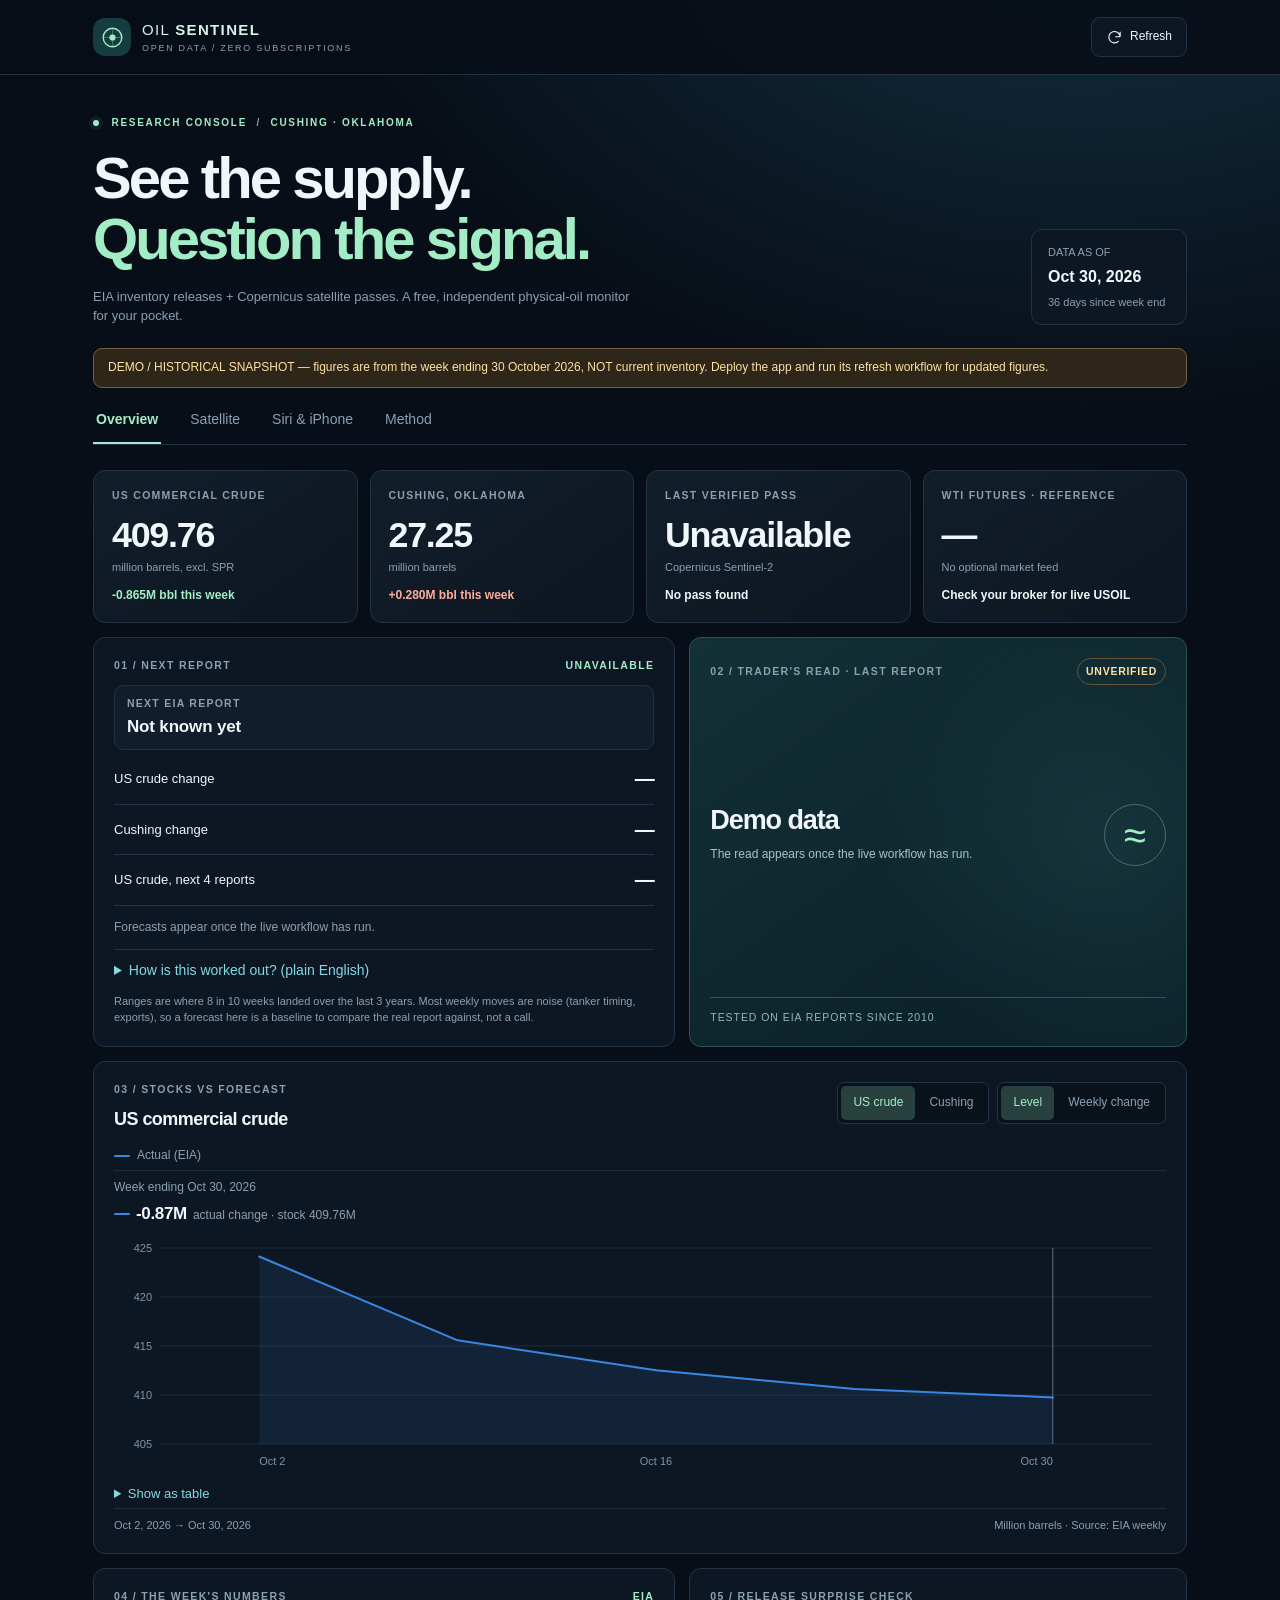
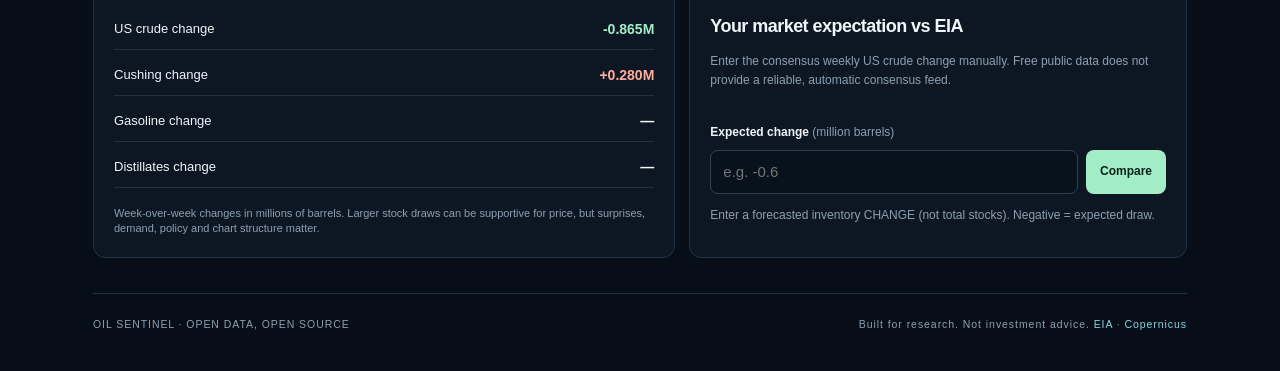
==== commit c7f676a2: "feat: Read each EIA report as bullish, bearish or neutral for crude - trader's read replaces the inv" ====
--- a/site/index.html
+++ b/site/index.html
@@ -46,6 +46,7 @@
         <div class="data-row"><span>US crude change<span class="muted fc-range" id="fc-us-range"></span></span><strong id="fc-us">—</strong></div>
         <div class="data-row"><span>Cushing change<span class="muted fc-range" id="fc-cu-range"></span></span><strong id="fc-cu">—</strong></div>
         <div class="data-row"><span>US crude, next 4 reports<span class="muted fc-range" id="fc-out-range"></span></span><strong id="fc-out">—</strong></div>
+        <p class="fc-levels" id="fc-levels"></p>
         <p class="small-muted" id="fc-track">Track record loading…</p>
         <p class="small-muted" id="fc-last"></p>
         <details class="fc-how"><summary>How is this worked out? (plain English)</summary>
@@ -56,7 +57,7 @@
         <p><strong>What it can't do.</strong> It can't see tankers, refinery outages or hurricanes. A typical US miss is about 3.5 million barrels, almost as big as a typical week's move, so treat it as “normal for this time of year”, not a prediction to trade on.</p>
       </details>
         <p class="tiny disclaimer">Ranges are where 8 in 10 weeks landed over the last 3 years. Most weekly moves are noise (tanker timing, exports), so a forecast here is a baseline to compare the real report against, not a call.</p></article>
-        <article class="card signal-card"><div class="card-label"><span>02 / INVENTORY PRESSURE</span><span class="chip" id="signal-chip">CALCULATING</span></div><div class="signal-layout"><div><p class="signal-title" id="signal-title">Awaiting official data</p><p class="signal-explainer" id="signal-explainer">No unverified market calls.</p></div><div class="signal-icon" id="signal-icon">≈</div></div><div class="signal-foot">INVENTORY-ONLY HEURISTIC <span class="tiny-right">Not a trade recommendation</span></div></article>
+        <article class="card signal-card"><div class="card-label"><span>02 / TRADER'S READ · LAST REPORT</span><span class="chip" id="signal-chip">CALCULATING</span></div><div class="signal-layout"><div><p class="signal-title" id="signal-title">Awaiting official data</p><p class="signal-explainer" id="signal-explainer">Stocks lower than normal for the week are bullish for crude; higher than normal, bearish.</p></div><div class="signal-icon" id="signal-icon">≈</div></div><ul class="read-parts" id="read-parts"></ul><div class="signal-foot" id="read-record">TESTED ON EIA REPORTS SINCE 2010</div></article>
       </div>
       <article class="card chart-card" aria-labelledby="chart-title">
         <div class="chart-head">
@@ -95,7 +96,7 @@
 
     <section id="panel-method" class="panel" role="tabpanel" aria-labelledby="tab-method">
       <div class="section-intro"><p class="eyebrow">SHOW YOUR WORK</p><h2>Every number has a source.</h2><p>Signals are derived from official reported inventory changes. Satellite observation metadata is not substituted for storage measurements.</p></div>
-      <div class="method-grid"><article class="card"><div class="card-label">SOURCE 01</div><h3>US Energy Information Administration</h3><p>Official weekly downloadable stock histories: US commercial crude, Cushing, gasoline and distillates. Public XLS files require no EIA API key.</p><a href="https://www.eia.gov/petroleum/supply/weekly/" target="_blank" rel="noopener noreferrer">Official weekly report ↗</a></article><article class="card"><div class="card-label">SOURCE 02</div><h3>EU Copernicus / Earth Search</h3><p>Sentinel-2 L2A scene dates, cloud metadata and public imagery. The STAC index is operated by Element 84; scenes are not continuous video.</p><a href="https://element84.com/earth-search/" target="_blank" rel="noopener noreferrer">Earth Search catalogue ↗</a></article><article class="card"><div class="card-label">SOURCE 03 / OPTIONAL</div><h3>WTI indicative quote</h3><p>AmericasOilWatch's free read-only API. The underlying quote may be delayed and represents a dated futures contract, not necessarily your broker's USOIL CFD.</p><a href="https://americasoilwatch.com/api" target="_blank" rel="noopener noreferrer">Read third-party data notes ↗</a></article><article class="card"><div class="card-label">TRADE INTERPRETATION</div><h3>How the signal is formed</h3><p>When both national crude and Cushing draw, inventories suggest tighter physical supply. When both build, looser supply. Opposite directions produce <strong>Mixed</strong>. No chart pattern, EIA consensus or macro surprise is inferred.</p><a href="https://www.eia.gov/dnav/pet/hist/LeafHandler.ashx?f=W&amp;n=PET&amp;s=W_EPC0_SAX_YCUOK_MBBL" target="_blank" rel="noopener noreferrer">Verify Cushing series ↗</a></article><article class="card"><div class="card-label">FORECAST METHOD</div><h3>Tested before it was trusted</h3><p><strong>US crude:</strong> the average change for the same week (±1 week) over the previous 10 years. Ridge regression and gradient boosting on production, imports, exports, refinery runs and stock gaps did not beat it reliably, so the simple rule stays.</p><p><strong>Cushing:</strong> a small ridge regression on the 5- and 10-year seasonal averages, how far stocks sit from their 5-year norm, and the last 4 weeks' average change. It beat every simple rule in 2010–17 and in 2018–26.</p><p>All accuracy figures come from a walk-forward test: refit each year, scored only on weeks the model had never seen. They are recomputed on every refresh.</p></article></div>
+      <div class="method-grid"><article class="card"><div class="card-label">SOURCE 01</div><h3>US Energy Information Administration</h3><p>Official weekly downloadable stock histories: US commercial crude, Cushing, gasoline and distillates. Public XLS files require no EIA API key.</p><a href="https://www.eia.gov/petroleum/supply/weekly/" target="_blank" rel="noopener noreferrer">Official weekly report ↗</a></article><article class="card"><div class="card-label">SOURCE 02</div><h3>EU Copernicus / Earth Search</h3><p>Sentinel-2 L2A scene dates, cloud metadata and public imagery. The STAC index is operated by Element 84; scenes are not continuous video.</p><a href="https://element84.com/earth-search/" target="_blank" rel="noopener noreferrer">Earth Search catalogue ↗</a></article><article class="card"><div class="card-label">SOURCE 03 / OPTIONAL</div><h3>WTI indicative quote</h3><p>AmericasOilWatch's free read-only API. The underlying quote may be delayed and represents a dated futures contract, not necessarily your broker's USOIL CFD.</p><a href="https://americasoilwatch.com/api" target="_blank" rel="noopener noreferrer">Read third-party data notes ↗</a></article><article class="card"><div class="card-label">TRADE INTERPRETATION</div><h3>How the trader's read is formed</h3><p>Prices react to the <strong>surprise</strong>, not the raw change. Each stock change is compared with what is normal for that week (the forecast): US crude counts fully, Cushing and gasoline + distillates half each. Lower than normal reads <strong>bullish</strong>, higher <strong>bearish</strong>, small gaps <strong>neutral</strong>. On reports since 2010, WTI moved the called way on the release day about 60% of the time. The market reacts within seconds of the release, so this explains a report; it is not a trade signal. Satellite images are shown for context only and are not part of any number.</p><a href="https://www.eia.gov/dnav/pet/hist/LeafHandler.ashx?f=W&amp;n=PET&amp;s=W_EPC0_SAX_YCUOK_MBBL" target="_blank" rel="noopener noreferrer">Verify Cushing series ↗</a></article><article class="card"><div class="card-label">FORECAST METHOD</div><h3>Tested before it was trusted</h3><p><strong>US crude:</strong> the average change for the same week (±1 week) over the previous 10 years. Ridge regression and gradient boosting on production, imports, exports, refinery runs and stock gaps did not beat it reliably, so the simple rule stays.</p><p><strong>Cushing:</strong> a small ridge regression on the 5- and 10-year seasonal averages, how far stocks sit from their 5-year norm, and the last 4 weeks' average change. It beat every simple rule in 2010–17 and in 2018–26.</p><p>All accuracy figures come from a walk-forward test: refit each year, scored only on weeks the model had never seen. They are recomputed on every refresh.</p></article></div>
       <div class="status-details"><div class="card-label">DATA PROVENANCE</div><pre id="provenance">Loading snapshot metadata…</pre></div>
     </section>
     <footer class="footer"><span>OIL SENTINEL · OPEN DATA, OPEN SOURCE</span><span>Built for research. Not investment advice. <a href="https://www.eia.gov/" target="_blank" rel="noopener noreferrer">EIA</a> · <a href="https://dataspace.copernicus.eu/" target="_blank" rel="noopener noreferrer">Copernicus</a></span></footer>
--- a/site/style.css
+++ b/site/style.css
@@ -99,3 +99,8 @@
 .next-label{width:100%;font-size:10.5px;letter-spacing:.12em;color:var(--muted);font-weight:700}
 .next-report strong{font-size:17px;letter-spacing:-.01em}
 .next-detail{font-size:12px;color:var(--muted)}
+.read-parts{list-style:none;margin:0 0 12px;padding:0;display:flex;flex-direction:column;gap:6px}
+.read-parts li{display:flex;justify-content:space-between;gap:10px;font-size:12.5px;color:#a9c4c3;flex-wrap:wrap}
+.read-parts li span:last-child{font-weight:600;font-variant-numeric:tabular-nums}
+.fc-levels{margin:10px 0 2px;padding:9px 12px;border-radius:9px;background:var(--surface2);border:1px solid var(--line);font-size:13px;font-weight:600}
+.fc-levels:empty{display:none}
